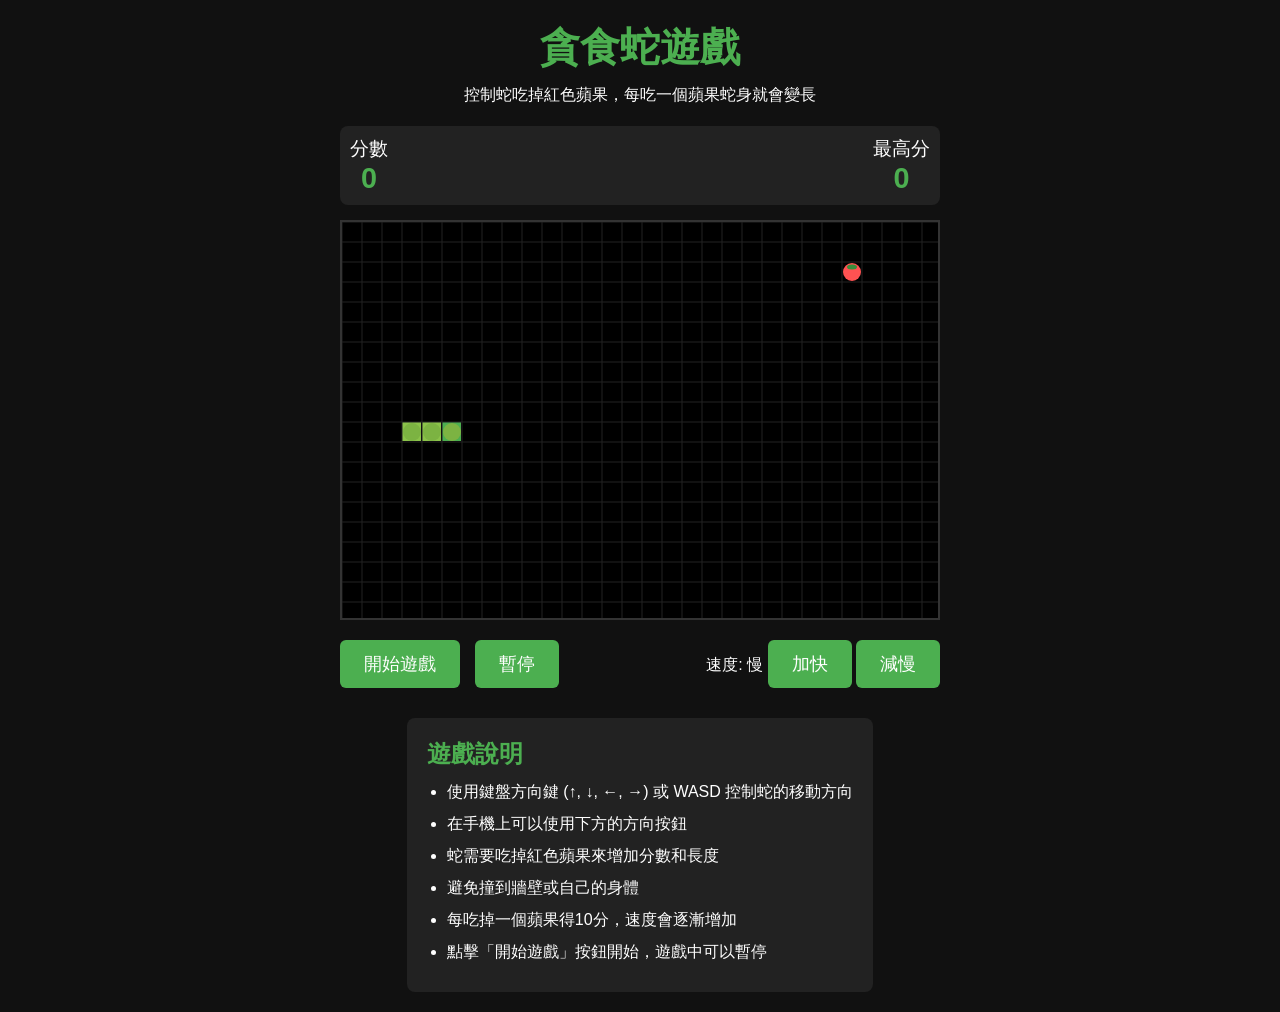
==== index.html @ a76bf633 "貪食蛇遊戲" ====
<!DOCTYPE html>
<html lang="zh-TW">
<head>
    <meta charset="UTF-8">
    <meta name="viewport" content="width=device-width, initial-scale=1.0">
    <title>貪食蛇遊戲</title>
    <style>
        * {
            margin: 0;
            padding: 0;
            box-sizing: border-box;
        }
        
        body {
            display: flex;
            flex-direction: column;
            align-items: center;
            justify-content: center;
            min-height: 100vh;
            background-color: #111;
            color: #fff;
            font-family: 'Arial', sans-serif;
            padding: 20px;
        }
        
        .header {
            text-align: center;
            margin-bottom: 20px;
        }
        
        h1 {
            color: #4CAF50;
            margin-bottom: 10px;
            font-size: 2.5rem;
        }
        
        .game-container {
            display: flex;
            flex-direction: column;
            align-items: center;
        }
        
        .game-info {
            display: flex;
            justify-content: space-between;
            width: 600px;
            margin-bottom: 15px;
            padding: 10px;
            background-color: #222;
            border-radius: 8px;
            font-size: 1.2rem;
        }
        
        .score-container, .high-score-container {
            display: flex;
            flex-direction: column;
            align-items: center;
        }
        
        .score-value, .high-score-value {
            font-size: 1.8rem;
            font-weight: bold;
            color: #4CAF50;
        }
        
        .game-board {
            width: 600px;
            height: 400px;
            background-color: #000;
            border: 2px solid #333;
            position: relative;
            overflow: hidden;
        }
        
        #game-canvas {
            display: block;
        }
        
        .controls {
            margin-top: 20px;
            width: 600px;
            display: flex;
            justify-content: space-between;
            align-items: center;
        }
        
        .buttons {
            display: flex;
            gap: 15px;
        }
        
        button {
            padding: 12px 24px;
            font-size: 1.1rem;
            background-color: #4CAF50;
            color: white;
            border: none;
            border-radius: 6px;
            cursor: pointer;
            transition: background-color 0.3s;
        }
        
        button:hover {
            background-color: #45a049;
        }
        
        button:active {
            transform: translateY(2px);
        }
        
        .instructions {
            background-color: #222;
            padding: 20px;
            border-radius: 8px;
            margin-top: 30px;
            max-width: 600px;
        }
        
        .instructions h2 {
            color: #4CAF50;
            margin-bottom: 10px;
        }
        
        .instructions ul {
            padding-left: 20px;
        }
        
        .instructions li {
            margin-bottom: 8px;
            line-height: 1.5;
        }
        
        .game-over {
            position: absolute;
            top: 0;
            left: 0;
            width: 100%;
            height: 100%;
            background-color: rgba(0, 0, 0, 0.8);
            display: flex;
            flex-direction: column;
            align-items: center;
            justify-content: center;
            z-index: 10;
            display: none;
        }
        
        .game-over h2 {
            font-size: 3rem;
            color: #ff3333;
            margin-bottom: 20px;
        }
        
        .game-over p {
            font-size: 1.5rem;
            margin-bottom: 30px;
        }
        
        .mobile-controls {
            display: none;
            margin-top: 20px;
            grid-template-columns: repeat(3, 1fr);
            grid-template-rows: repeat(3, 1fr);
            gap: 10px;
            width: 200px;
            height: 200px;
        }
        
        .mobile-controls button {
            width: 100%;
            height: 100%;
            padding: 0;
            font-size: 1.5rem;
        }
        
        .mobile-controls .up {
            grid-column: 2;
            grid-row: 1;
        }
        
        .mobile-controls .left {
            grid-column: 1;
            grid-row: 2;
        }
        
        .mobile-controls .right {
            grid-column: 3;
            grid-row: 2;
        }
        
        .mobile-controls .down {
            grid-column: 2;
            grid-row: 3;
        }
        
        @media (max-width: 650px) {
            .game-board, .game-info, .controls {
                width: 95vw;
                max-width: 500px;
            }
            
            .game-board {
                height: 70vw;
                max-height: 350px;
            }
            
            .mobile-controls {
                display: grid;
            }
        }
        
        @media (max-width: 500px) {
            h1 {
                font-size: 2rem;
            }
            
            .game-info {
                font-size: 1rem;
            }
            
            .score-value, .high-score-value {
                font-size: 1.5rem;
            }
            
            button {
                padding: 10px 18px;
                font-size: 1rem;
            }
        }
    </style>
</head>
<body>
    <div class="header">
        <h1>貪食蛇遊戲</h1>
        <p>控制蛇吃掉紅色蘋果，每吃一個蘋果蛇身就會變長</p>
    </div>
    
    <div class="game-container">
        <div class="game-info">
            <div class="score-container">
                <div>分數</div>
                <div class="score-value">0</div>
            </div>
            <div class="high-score-container">
                <div>最高分</div>
                <div class="high-score-value">0</div>
            </div>
        </div>
        
        <div class="game-board">
            <canvas id="game-canvas" width="600" height="400"></canvas>
            <div class="game-over" id="game-over">
                <h2>遊戲結束!</h2>
                <p id="final-score">分數: 0</p>
                <button id="restart-btn">重新開始</button>
            </div>
        </div>
        
        <div class="controls">
            <div class="buttons">
                <button id="start-btn">開始遊戲</button>
                <button id="pause-btn">暫停</button>
            </div>
            <div class="speed-control">
                速度: <span id="speed-value">中</span>
                <button id="speed-up">加快</button>
                <button id="speed-down">減慢</button>
            </div>
        </div>
        
        <div class="mobile-controls">
            <button class="up">↑</button>
            <button class="left">←</button>
            <button class="right">→</button>
            <button class="down">↓</button>
        </div>
    </div>
    
    <div class="instructions">
        <h2>遊戲說明</h2>
        <ul>
            <li>使用鍵盤方向鍵 (↑, ↓, ←, →) 或 WASD 控制蛇的移動方向</li>
            <li>在手機上可以使用下方的方向按鈕</li>
            <li>蛇需要吃掉紅色蘋果來增加分數和長度</li>
            <li>避免撞到牆壁或自己的身體</li>
            <li>每吃掉一個蘋果得10分，速度會逐漸增加</li>
            <li>點擊「開始遊戲」按鈕開始，遊戲中可以暫停</li>
        </ul>
    </div>

    <script>
        // 遊戲變數
        const canvas = document.getElementById('game-canvas');
        const ctx = canvas.getContext('2d');
        const scoreElement = document.querySelector('.score-value');
        const highScoreElement = document.querySelector('.high-score-value');
        const startBtn = document.getElementById('start-btn');
        const pauseBtn = document.getElementById('pause-btn');
        const restartBtn = document.getElementById('restart-btn');
        const gameOverScreen = document.getElementById('game-over');
        const finalScoreElement = document.getElementById('final-score');
        const speedUpBtn = document.getElementById('speed-up');
        const speedDownBtn = document.getElementById('speed-down');
        const speedValueElement = document.getElementById('speed-value');
        
        // 移動控制按鈕
        const upBtn = document.querySelector('.mobile-controls .up');
        const downBtn = document.querySelector('.mobile-controls .down');
        const leftBtn = document.querySelector('.mobile-controls .left');
        const rightBtn = document.querySelector('.mobile-controls .right');
        
        // 遊戲設定
        const gridSize = 20;
        const gridWidth = canvas.width / gridSize;
        const gridHeight = canvas.height / gridSize;
        
        let snake = [];
        let apple = {};
        let direction = 'right';
        let nextDirection = 'right';
        let gameSpeed = 150; // 毫秒
        let gameInterval;
        let score = 0;
        let highScore = localStorage.getItem('snakeHighScore') || 0;
        let gameRunning = false;
        let gamePaused = false;
        
        // 初始化遊戲
        function initGame() {
            // 初始化蛇
            snake = [
                {x: 5, y: 10},
                {x: 4, y: 10},
                {x: 3, y: 10}
            ];
            
            // 初始化蘋果
            generateApple();
            
            // 重置遊戲狀態
            direction = 'right';
            nextDirection = 'right';
            score = 0;
            gameSpeed = 150;
            scoreElement.textContent = score;
            speedValueElement.textContent = getSpeedLevel();
            highScoreElement.textContent = highScore;
            
            // 清除遊戲結束畫面
            gameOverScreen.style.display = 'none';
            
            // 繪製初始遊戲畫面
            drawGame();
        }
        
        // 生成蘋果
        function generateApple() {
            // 隨機生成蘋果位置
            let appleOnSnake;
            
            do {
                appleOnSnake = false;
                apple = {
                    x: Math.floor(Math.random() * gridWidth),
                    y: Math.floor(Math.random() * gridHeight)
                };
                
                // 檢查蘋果是否在蛇身上
                for (let segment of snake) {
                    if (segment.x === apple.x && segment.y === apple.y) {
                        appleOnSnake = true;
                        break;
                    }
                }
            } while (appleOnSnake);
        }
        
        // 繪製遊戲
        function drawGame() {
            // 清除畫布
            ctx.fillStyle = '#000';
            ctx.fillRect(0, 0, canvas.width, canvas.height);
            
            // 繪製蛇
            snake.forEach((segment, index) => {
                // 蛇頭用不同顏色
                if (index === 0) {
                    ctx.fillStyle = '#4CAF50'; // 蛇頭顏色
                } else {
                    ctx.fillStyle = '#8BC34A'; // 蛇身顏色
                }
                
                // 繪製蛇身
                ctx.fillRect(segment.x * gridSize, segment.y * gridSize, gridSize - 1, gridSize - 1);
                
                // 蛇身圓角效果
                ctx.fillStyle = '#7CB342';
                ctx.beginPath();
                ctx.arc(
                    segment.x * gridSize + gridSize/2,
                    segment.y * gridSize + gridSize/2,
                    gridSize/2 - 1,
                    0,
                    Math.PI * 2
                );
                ctx.fill();
            });
            
            // 繪製蘋果
            ctx.fillStyle = '#FF5252'; // 蘋果顏色
            ctx.beginPath();
            ctx.arc(
                apple.x * gridSize + gridSize/2,
                apple.y * gridSize + gridSize/2,
                gridSize/2 - 1,
                0,
                Math.PI * 2
            );
            ctx.fill();
            
            // 蘋果葉子
            ctx.fillStyle = '#388E3C';
            ctx.beginPath();
            ctx.ellipse(
                apple.x * gridSize + gridSize/2,
                apple.y * gridSize + gridSize/4,
                gridSize/4,
                gridSize/8,
                0,
                0,
                Math.PI * 2
            );
            ctx.fill();
            
            // 繪製網格
            ctx.strokeStyle = '#222';
            ctx.lineWidth = 1;
            
            // 垂直線
            for (let x = 0; x <= canvas.width; x += gridSize) {
                ctx.beginPath();
                ctx.moveTo(x, 0);
                ctx.lineTo(x, canvas.height);
                ctx.stroke();
            }
            
            // 水平線
            for (let y = 0; y <= canvas.height; y += gridSize) {
                ctx.beginPath();
                ctx.moveTo(0, y);
                ctx.lineTo(canvas.width, y);
                ctx.stroke();
            }
        }
        
        // 更新遊戲狀態
        function updateGame() {
            if (gamePaused) return;
            
            // 更新方向
            direction = nextDirection;
            
            // 計算蛇頭新位置
            const head = {...snake[0]};
            
            switch(direction) {
                case 'up':
                    head.y -= 1;
                    break;
                case 'down':
                    head.y += 1;
                    break;
                case 'left':
                    head.x -= 1;
                    break;
                case 'right':
                    head.x += 1;
                    break;
            }
            
            // 檢查是否撞牆
            if (head.x < 0 || head.x >= gridWidth || head.y < 0 || head.y >= gridHeight) {
                gameOver();
                return;
            }
            
            // 檢查是否撞到自己
            for (let segment of snake) {
                if (head.x === segment.x && head.y === segment.y) {
                    gameOver();
                    return;
                }
            }
            
            // 移動蛇
            snake.unshift(head);
            
            // 檢查是否吃到蘋果
            if (head.x === apple.x && head.y === apple.y) {
                // 增加分數
                score += 10;
                scoreElement.textContent = score;
                
                // 更新最高分
                if (score > highScore) {
                    highScore = score;
                    highScoreElement.textContent = highScore;
                    localStorage.setItem('snakeHighScore', highScore);
                }
                
                // 加快遊戲速度
                if (gameSpeed > 50) {
                    gameSpeed -= 5;
                    clearInterval(gameInterval);
                    gameInterval = setInterval(updateGame, gameSpeed);
                    speedValueElement.textContent = getSpeedLevel();
                }
                
                // 生成新蘋果
                generateApple();
            } else {
                // 如果沒吃到蘋果，移除蛇尾
                snake.pop();
            }
            
            // 繪製遊戲
            drawGame();
        }
        
        // 遊戲結束
        function gameOver() {
            gameRunning = false;
            clearInterval(gameInterval);
            
            // 顯示遊戲結束畫面
            gameOverScreen.style.display = 'flex';
            finalScoreElement.textContent = `分數: ${score}`;
            
            // 更新按鈕文字
            startBtn.textContent = '重新開始';
        }
        
        // 開始遊戲
        function startGame() {
            if (!gameRunning) {
                initGame();
                gameRunning = true;
                gamePaused = false;
                startBtn.textContent = '重新開始';
                pauseBtn.textContent = '暫停';
                
                // 開始遊戲循環
                gameInterval = setInterval(updateGame, gameSpeed);
            }
        }
        
        // 暫停/繼續遊戲
        function togglePause() {
            if (!gameRunning) return;
            
            gamePaused = !gamePaused;
            
            if (gamePaused) {
                pauseBtn.textContent = '繼續';
                clearInterval(gameInterval);
            } else {
                pauseBtn.textContent = '暫停';
                gameInterval = setInterval(updateGame, gameSpeed);
            }
        }
        
        // 改變方向
        function changeDirection(newDirection) {
            // 防止直接反向移動
            if (
                (newDirection === 'up' && direction !== 'down') ||
                (newDirection === 'down' && direction !== 'up') ||
                (newDirection === 'left' && direction !== 'right') ||
                (newDirection === 'right' && direction !== 'left')
            ) {
                nextDirection = newDirection;
            }
        }
        
        // 獲取速度等級
        function getSpeedLevel() {
            if (gameSpeed > 120) return '慢';
            if (gameSpeed > 80) return '中';
            if (gameSpeed > 40) return '快';
            return '極快';
        }
        
        // 加快速度
        function speedUp() {
            if (gameSpeed > 30) {
                gameSpeed -= 20;
                if (gameRunning && !gamePaused) {
                    clearInterval(gameInterval);
                    gameInterval = setInterval(updateGame, gameSpeed);
                }
                speedValueElement.textContent = getSpeedLevel();
            }
        }
        
        // 減慢速度
        function speedDown() {
            if (gameSpeed < 200) {
                gameSpeed += 20;
                if (gameRunning && !gamePaused) {
                    clearInterval(gameInterval);
                    gameInterval = setInterval(updateGame, gameSpeed);
                }
                speedValueElement.textContent = getSpeedLevel();
            }
        }
        
        // 鍵盤控制
        document.addEventListener('keydown', (event) => {
            switch(event.key) {
                case 'ArrowUp':
                case 'w':
                case 'W':
                    changeDirection('up');
                    break;
                case 'ArrowDown':
                case 's':
                case 'S':
                    changeDirection('down');
                    break;
                case 'ArrowLeft':
                case 'a':
                case 'A':
                    changeDirection('left');
                    break;
                case 'ArrowRight':
                case 'd':
                case 'D':
                    changeDirection('right');
                    break;
                case ' ':
                    // 空格鍵暫停
                    if (gameRunning) {
                        togglePause();
                    } else {
                        startGame();
                    }
                    break;
            }
        });
        
        // 按鈕事件監聽
        startBtn.addEventListener('click', startGame);
        pauseBtn.addEventListener('click', togglePause);
        restartBtn.addEventListener('click', startGame);
        speedUpBtn.addEventListener('click', speedUp);
        speedDownBtn.addEventListener('click', speedDown);
        
        // 移動控制按鈕事件
        upBtn.addEventListener('click', () => changeDirection('up'));
        downBtn.addEventListener('click', () => changeDirection('down'));
        leftBtn.addEventListener('click', () => changeDirection('left'));
        rightBtn.addEventListener('click', () => changeDirection('right'));
        
        // 觸摸控制 (防止手機滑動)
        upBtn.addEventListener('touchstart', (e) => {
            e.preventDefault();
            changeDirection('up');
        });
        
        downBtn.addEventListener('touchstart', (e) => {
            e.preventDefault();
            changeDirection('down');
        });
        
        leftBtn.addEventListener('touchstart', (e) => {
            e.preventDefault();
            changeDirection('left');
        });
        
        rightBtn.addEventListener('touchstart', (e) => {
            e.preventDefault();
            changeDirection('right');
        });
        
        // 初始化遊戲
        initGame();
        highScoreElement.textContent = highScore;
    </script>
</body>
</html>
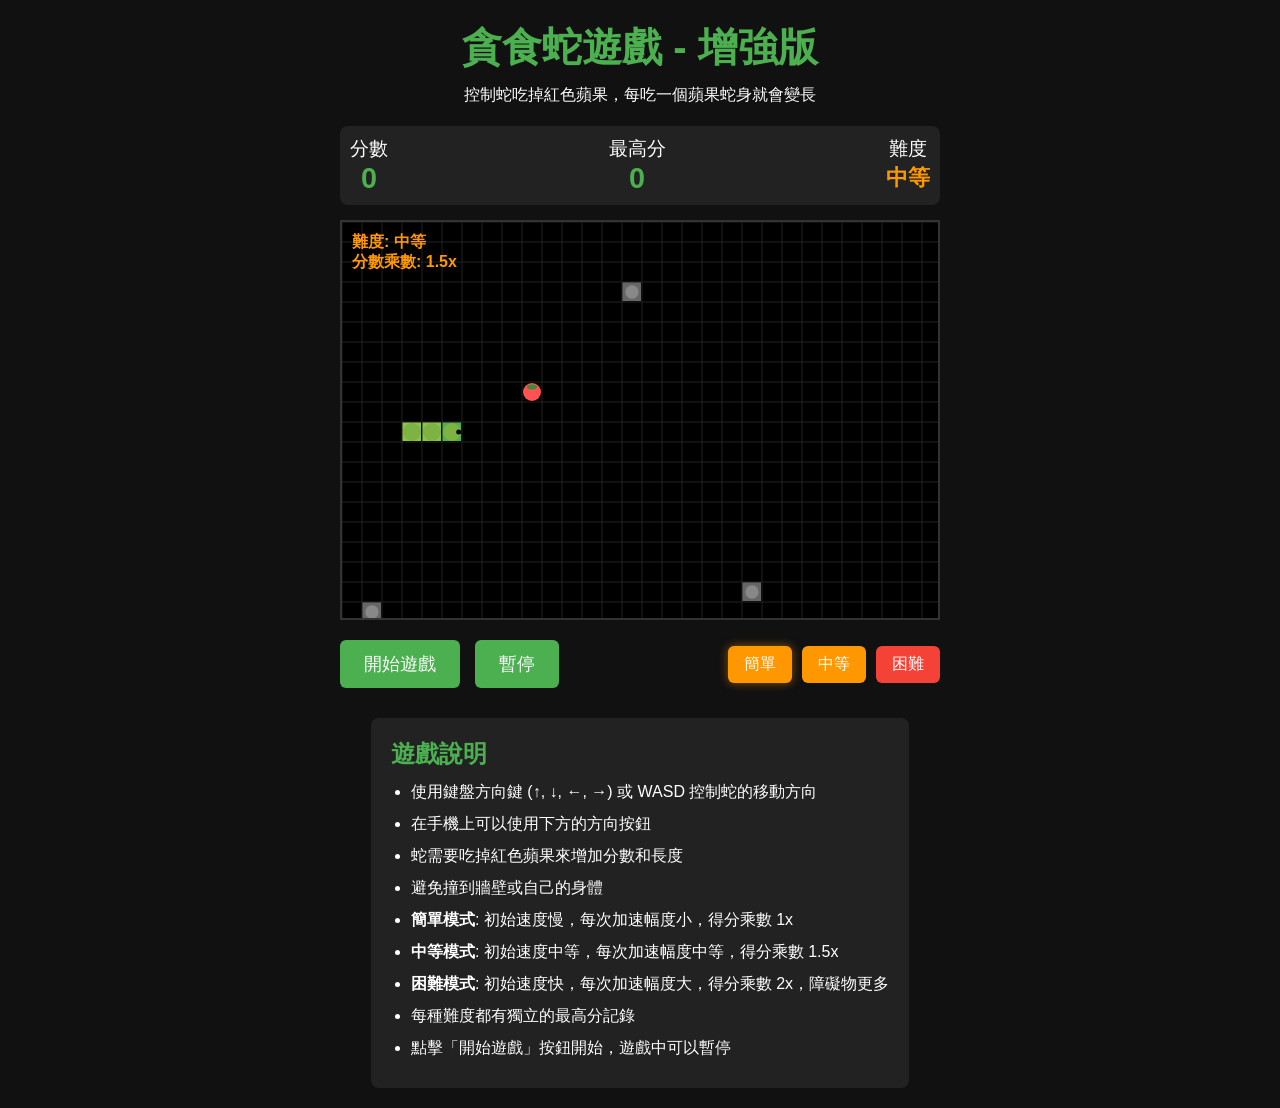
==== commit 539b8db3: "貪食蛇2.0" ====
--- a/index.html
+++ b/index.html
@@ -3,7 +3,7 @@
 <head>
     <meta charset="UTF-8">
     <meta name="viewport" content="width=device-width, initial-scale=1.0">
-    <title>貪食蛇遊戲</title>
+    <title>貪食蛇遊戲 - 增強版</title>
     <style>
         * {
             margin: 0;
@@ -51,7 +51,7 @@
             font-size: 1.2rem;
         }
         
-        .score-container, .high-score-container {
+        .score-container, .high-score-container, .difficulty-container {
             display: flex;
             flex-direction: column;
             align-items: center;
@@ -61,6 +61,12 @@
             font-size: 1.8rem;
             font-weight: bold;
             color: #4CAF50;
+        }
+        
+        .difficulty-value {
+            font-size: 1.4rem;
+            font-weight: bold;
+            color: #FF9800;
         }
         
         .game-board {
@@ -106,6 +112,34 @@
         
         button:active {
             transform: translateY(2px);
+        }
+        
+        .difficulty-buttons {
+            display: flex;
+            gap: 10px;
+            margin-left: 20px;
+        }
+        
+        .difficulty-btn {
+            padding: 8px 16px;
+            font-size: 1rem;
+        }
+        
+        .difficulty-btn.active {
+            background-color: #FF9800;
+            box-shadow: 0 0 10px rgba(255, 152, 0, 0.5);
+        }
+        
+        .easy-btn {
+            background-color: #2196F3;
+        }
+        
+        .medium-btn {
+            background-color: #FF9800;
+        }
+        
+        .hard-btn {
+            background-color: #F44336;
         }
         
         .instructions {
@@ -153,7 +187,15 @@
         
         .game-over p {
             font-size: 1.5rem;
-            margin-bottom: 30px;
+            margin-bottom: 10px;
+        }
+        
+        .game-over .new-high-score {
+            color: #FFD700;
+            font-size: 1.8rem;
+            font-weight: bold;
+            margin-bottom: 20px;
+            display: none;
         }
         
         .mobile-controls {
@@ -204,6 +246,20 @@
                 max-height: 350px;
             }
             
+            .game-info {
+                flex-direction: column;
+                gap: 15px;
+            }
+            
+            .controls {
+                flex-direction: column;
+                gap: 15px;
+            }
+            
+            .difficulty-buttons {
+                margin-left: 0;
+            }
+            
             .mobile-controls {
                 display: grid;
             }
@@ -231,7 +287,7 @@
 </head>
 <body>
     <div class="header">
-        <h1>貪食蛇遊戲</h1>
+        <h1>貪食蛇遊戲 - 增強版</h1>
         <p>控制蛇吃掉紅色蘋果，每吃一個蘋果蛇身就會變長</p>
     </div>
     
@@ -245,6 +301,10 @@
                 <div>最高分</div>
                 <div class="high-score-value">0</div>
             </div>
+            <div class="difficulty-container">
+                <div>難度</div>
+                <div class="difficulty-value">中等</div>
+            </div>
         </div>
         
         <div class="game-board">
@@ -252,6 +312,8 @@
             <div class="game-over" id="game-over">
                 <h2>遊戲結束!</h2>
                 <p id="final-score">分數: 0</p>
+                <p id="final-high-score">最高分: 0</p>
+                <div class="new-high-score" id="new-high-score">新紀錄!</div>
                 <button id="restart-btn">重新開始</button>
             </div>
         </div>
@@ -261,10 +323,10 @@
                 <button id="start-btn">開始遊戲</button>
                 <button id="pause-btn">暫停</button>
             </div>
-            <div class="speed-control">
-                速度: <span id="speed-value">中</span>
-                <button id="speed-up">加快</button>
-                <button id="speed-down">減慢</button>
+            <div class="difficulty-buttons">
+                <button class="difficulty-btn easy-btn active" data-difficulty="easy">簡單</button>
+                <button class="difficulty-btn medium-btn" data-difficulty="medium">中等</button>
+                <button class="difficulty-btn hard-btn" data-difficulty="hard">困難</button>
             </div>
         </div>
         
@@ -283,7 +345,10 @@
             <li>在手機上可以使用下方的方向按鈕</li>
             <li>蛇需要吃掉紅色蘋果來增加分數和長度</li>
             <li>避免撞到牆壁或自己的身體</li>
-            <li>每吃掉一個蘋果得10分，速度會逐漸增加</li>
+            <li><strong>簡單模式</strong>: 初始速度慢，每次加速幅度小，得分乘數 1x</li>
+            <li><strong>中等模式</strong>: 初始速度中等，每次加速幅度中等，得分乘數 1.5x</li>
+            <li><strong>困難模式</strong>: 初始速度快，每次加速幅度大，得分乘數 2x，障礙物更多</li>
+            <li>每種難度都有獨立的最高分記錄</li>
             <li>點擊「開始遊戲」按鈕開始，遊戲中可以暫停</li>
         </ul>
     </div>
@@ -294,14 +359,17 @@
         const ctx = canvas.getContext('2d');
         const scoreElement = document.querySelector('.score-value');
         const highScoreElement = document.querySelector('.high-score-value');
+        const difficultyElement = document.querySelector('.difficulty-value');
         const startBtn = document.getElementById('start-btn');
         const pauseBtn = document.getElementById('pause-btn');
         const restartBtn = document.getElementById('restart-btn');
         const gameOverScreen = document.getElementById('game-over');
         const finalScoreElement = document.getElementById('final-score');
-        const speedUpBtn = document.getElementById('speed-up');
-        const speedDownBtn = document.getElementById('speed-down');
-        const speedValueElement = document.getElementById('speed-value');
+        const finalHighScoreElement = document.getElementById('final-high-score');
+        const newHighScoreElement = document.getElementById('new-high-score');
+        
+        // 難度按鈕
+        const difficultyButtons = document.querySelectorAll('.difficulty-btn');
         
         // 移動控制按鈕
         const upBtn = document.querySelector('.mobile-controls .up');
@@ -314,14 +382,51 @@
         const gridWidth = canvas.width / gridSize;
         const gridHeight = canvas.height / gridSize;
         
+        // 難度設定
+        const difficultySettings = {
+            easy: {
+                name: "簡單",
+                initialSpeed: 200,
+                speedIncrease: 3,
+                scoreMultiplier: 1,
+                color: "#2196F3",
+                wallCollision: true,
+                obstacles: 0
+            },
+            medium: {
+                name: "中等",
+                initialSpeed: 150,
+                speedIncrease: 5,
+                scoreMultiplier: 1.5,
+                color: "#FF9800",
+                wallCollision: true,
+                obstacles: 3
+            },
+            hard: {
+                name: "困難",
+                initialSpeed: 100,
+                speedIncrease: 8,
+                scoreMultiplier: 2.0,
+                color: "#F44336",
+                wallCollision: true,
+                obstacles: 6
+            }
+        };
+        
         let snake = [];
         let apple = {};
+        let obstacles = [];
         let direction = 'right';
         let nextDirection = 'right';
         let gameSpeed = 150; // 毫秒
         let gameInterval;
         let score = 0;
-        let highScore = localStorage.getItem('snakeHighScore') || 0;
+        let currentDifficulty = 'medium';
+        let highScores = {
+            easy: localStorage.getItem('snakeHighScoreEasy') || 0,
+            medium: localStorage.getItem('snakeHighScoreMedium') || 0,
+            hard: localStorage.getItem('snakeHighScoreHard') || 0
+        };
         let gameRunning = false;
         let gamePaused = false;
         
@@ -334,20 +439,26 @@
                 {x: 3, y: 10}
             ];
             
+            // 根據難度初始化遊戲速度
+            gameSpeed = difficultySettings[currentDifficulty].initialSpeed;
+            
             // 初始化蘋果
             generateApple();
+            
+            // 初始化障礙物（根據難度）
+            generateObstacles();
             
             // 重置遊戲狀態
             direction = 'right';
             nextDirection = 'right';
             score = 0;
-            gameSpeed = 150;
             scoreElement.textContent = score;
-            speedValueElement.textContent = getSpeedLevel();
-            highScoreElement.textContent = highScore;
+            difficultyElement.textContent = difficultySettings[currentDifficulty].name;
+            highScoreElement.textContent = highScores[currentDifficulty];
             
             // 清除遊戲結束畫面
             gameOverScreen.style.display = 'none';
+            newHighScoreElement.style.display = 'none';
             
             // 繪製初始遊戲畫面
             drawGame();
@@ -357,9 +468,11 @@
         function generateApple() {
             // 隨機生成蘋果位置
             let appleOnSnake;
+            let appleOnObstacle;
             
             do {
                 appleOnSnake = false;
+                appleOnObstacle = false;
                 apple = {
                     x: Math.floor(Math.random() * gridWidth),
                     y: Math.floor(Math.random() * gridHeight)
@@ -372,7 +485,76 @@
                         break;
                     }
                 }
-            } while (appleOnSnake);
+                
+                // 檢查蘋果是否在障礙物上
+                if (!appleOnSnake) {
+                    for (let obstacle of obstacles) {
+                        if (obstacle.x === apple.x && obstacle.y === apple.y) {
+                            appleOnObstacle = true;
+                            break;
+                        }
+                    }
+                }
+            } while (appleOnSnake || appleOnObstacle);
+        }
+        
+        // 生成障礙物
+        function generateObstacles() {
+            obstacles = [];
+            const obstacleCount = difficultySettings[currentDifficulty].obstacles;
+            
+            for (let i = 0; i < obstacleCount; i++) {
+                let obstacleOnSnake;
+                let obstacleOnApple;
+                let obstacleOnOtherObstacle;
+                let obstacle;
+                
+                do {
+                    obstacleOnSnake = false;
+                    obstacleOnApple = false;
+                    obstacleOnOtherObstacle = false;
+                    
+                    obstacle = {
+                        x: Math.floor(Math.random() * gridWidth),
+                        y: Math.floor(Math.random() * gridHeight)
+                    };
+                    
+                    // 檢查障礙物是否在蛇身上
+                    for (let segment of snake) {
+                        if (segment.x === obstacle.x && segment.y === obstacle.y) {
+                            obstacleOnSnake = true;
+                            break;
+                        }
+                    }
+                    
+                    // 檢查障礙物是否在蘋果上
+                    if (!obstacleOnSnake && apple.x === obstacle.x && apple.y === obstacle.y) {
+                        obstacleOnApple = true;
+                    }
+                    
+                    // 檢查障礙物是否在其他障礙物上
+                    if (!obstacleOnSnake && !obstacleOnApple) {
+                        for (let otherObstacle of obstacles) {
+                            if (otherObstacle.x === obstacle.x && otherObstacle.y === obstacle.y) {
+                                obstacleOnOtherObstacle = true;
+                                break;
+                            }
+                        }
+                    }
+                    
+                    // 避免障礙物出現在起始位置附近
+                    if (!obstacleOnSnake && !obstacleOnApple && !obstacleOnOtherObstacle) {
+                        const startX = 3;
+                        const startY = 10;
+                        const distance = Math.abs(obstacle.x - startX) + Math.abs(obstacle.y - startY);
+                        if (distance < 5) {
+                            obstacleOnSnake = true; // 重新生成
+                        }
+                    }
+                } while (obstacleOnSnake || obstacleOnApple || obstacleOnOtherObstacle);
+                
+                obstacles.push(obstacle);
+            }
         }
         
         // 繪製遊戲
@@ -380,6 +562,24 @@
             // 清除畫布
             ctx.fillStyle = '#000';
             ctx.fillRect(0, 0, canvas.width, canvas.height);
+            
+            // 繪製障礙物
+            for (let obstacle of obstacles) {
+                ctx.fillStyle = '#666';
+                ctx.fillRect(obstacle.x * gridSize, obstacle.y * gridSize, gridSize - 1, gridSize - 1);
+                
+                // 障礙物圖案
+                ctx.fillStyle = '#888';
+                ctx.beginPath();
+                ctx.arc(
+                    obstacle.x * gridSize + gridSize/2,
+                    obstacle.y * gridSize + gridSize/2,
+                    gridSize/3,
+                    0,
+                    Math.PI * 2
+                );
+                ctx.fill();
+            }
             
             // 繪製蛇
             snake.forEach((segment, index) => {
@@ -404,6 +604,35 @@
                     Math.PI * 2
                 );
                 ctx.fill();
+                
+                // 蛇眼（只畫在蛇頭上）
+                if (index === 0) {
+                    ctx.fillStyle = '#000';
+                    
+                    // 根據方向畫眼睛
+                    let eyeOffsetX = 0;
+                    let eyeOffsetY = 0;
+                    
+                    if (direction === 'right') {
+                        eyeOffsetX = gridSize/3;
+                    } else if (direction === 'left') {
+                        eyeOffsetX = -gridSize/3;
+                    } else if (direction === 'up') {
+                        eyeOffsetY = -gridSize/3;
+                    } else if (direction === 'down') {
+                        eyeOffsetY = gridSize/3;
+                    }
+                    
+                    ctx.beginPath();
+                    ctx.arc(
+                        segment.x * gridSize + gridSize/2 + eyeOffsetX,
+                        segment.y * gridSize + gridSize/2 + eyeOffsetY,
+                        gridSize/8,
+                        0,
+                        Math.PI * 2
+                    );
+                    ctx.fill();
+                }
             });
             
             // 繪製蘋果
@@ -451,6 +680,12 @@
                 ctx.lineTo(canvas.width, y);
                 ctx.stroke();
             }
+            
+            // 繪製難度標示
+            ctx.fillStyle = difficultySettings[currentDifficulty].color;
+            ctx.font = "bold 16px Arial";
+            ctx.fillText(`難度: ${difficultySettings[currentDifficulty].name}`, 10, 25);
+            ctx.fillText(`分數乘數: ${difficultySettings[currentDifficulty].scoreMultiplier}x`, 10, 45);
         }
         
         // 更新遊戲狀態
@@ -492,28 +727,39 @@
                 }
             }
             
+            // 檢查是否撞到障礙物
+            for (let obstacle of obstacles) {
+                if (head.x === obstacle.x && head.y === obstacle.y) {
+                    gameOver();
+                    return;
+                }
+            }
+            
             // 移動蛇
             snake.unshift(head);
             
             // 檢查是否吃到蘋果
             if (head.x === apple.x && head.y === apple.y) {
-                // 增加分數
-                score += 10;
+                // 根據難度計算分數
+                const scoreIncrease = Math.floor(10 * difficultySettings[currentDifficulty].scoreMultiplier);
+                score += scoreIncrease;
                 scoreElement.textContent = score;
                 
                 // 更新最高分
-                if (score > highScore) {
-                    highScore = score;
-                    highScoreElement.textContent = highScore;
-                    localStorage.setItem('snakeHighScore', highScore);
+                if (score > highScores[currentDifficulty]) {
+                    highScores[currentDifficulty] = score;
+                    highScoreElement.textContent = highScores[currentDifficulty];
+                    
+                    // 保存到localStorage
+                    localStorage.setItem(`snakeHighScore${capitalizeFirstLetter(currentDifficulty)}`, score);
                 }
                 
-                // 加快遊戲速度
+                // 根據難度加快遊戲速度
+                const speedDecrease = difficultySettings[currentDifficulty].speedIncrease;
                 if (gameSpeed > 50) {
-                    gameSpeed -= 5;
+                    gameSpeed = Math.max(50, gameSpeed - speedDecrease);
                     clearInterval(gameInterval);
                     gameInterval = setInterval(updateGame, gameSpeed);
-                    speedValueElement.textContent = getSpeedLevel();
                 }
                 
                 // 生成新蘋果
@@ -532,9 +778,18 @@
             gameRunning = false;
             clearInterval(gameInterval);
             
+            // 檢查是否刷新紀錄
+            const newHighScore = score > highScores[currentDifficulty];
+            
             // 顯示遊戲結束畫面
             gameOverScreen.style.display = 'flex';
             finalScoreElement.textContent = `分數: ${score}`;
+            finalHighScoreElement.textContent = `最高分: ${highScores[currentDifficulty]}`;
+            
+            // 如果刷新紀錄，顯示提示
+            if (newHighScore) {
+                newHighScoreElement.style.display = 'block';
+            }
             
             // 更新按鈕文字
             startBtn.textContent = '重新開始';
@@ -582,36 +837,37 @@
             }
         }
         
-        // 獲取速度等級
-        function getSpeedLevel() {
-            if (gameSpeed > 120) return '慢';
-            if (gameSpeed > 80) return '中';
-            if (gameSpeed > 40) return '快';
-            return '極快';
-        }
-        
-        // 加快速度
-        function speedUp() {
-            if (gameSpeed > 30) {
-                gameSpeed -= 20;
-                if (gameRunning && !gamePaused) {
-                    clearInterval(gameInterval);
-                    gameInterval = setInterval(updateGame, gameSpeed);
+        // 更改難度
+        function changeDifficulty(newDifficulty) {
+            // 更新當前難度
+            currentDifficulty = newDifficulty;
+            
+            // 更新按鈕樣式
+            difficultyButtons.forEach(btn => {
+                if (btn.dataset.difficulty === newDifficulty) {
+                    btn.classList.add('active');
+                } else {
+                    btn.classList.remove('active');
                 }
-                speedValueElement.textContent = getSpeedLevel();
-            }
-        }
-        
-        // 減慢速度
-        function speedDown() {
-            if (gameSpeed < 200) {
-                gameSpeed += 20;
-                if (gameRunning && !gamePaused) {
-                    clearInterval(gameInterval);
-                    gameInterval = setInterval(updateGame, gameSpeed);
-                }
-                speedValueElement.textContent = getSpeedLevel();
-            }
+            });
+            
+            // 更新顯示的難度
+            difficultyElement.textContent = difficultySettings[currentDifficulty].name;
+            
+            // 更新顯示的最高分
+            highScoreElement.textContent = highScores[currentDifficulty];
+            
+            // 如果遊戲正在運行，重新初始化遊戲
+            if (gameRunning) {
+                initGame();
+                clearInterval(gameInterval);
+                gameInterval = setInterval(updateGame, gameSpeed);
+            }
+        }
+        
+        // 輔助函數：首字母大寫
+        function capitalizeFirstLetter(string) {
+            return string.charAt(0).toUpperCase() + string.slice(1);
         }
         
         // 鍵盤控制
@@ -652,8 +908,13 @@
         startBtn.addEventListener('click', startGame);
         pauseBtn.addEventListener('click', togglePause);
         restartBtn.addEventListener('click', startGame);
-        speedUpBtn.addEventListener('click', speedUp);
-        speedDownBtn.addEventListener('click', speedDown);
+        
+        // 難度按鈕事件監聽
+        difficultyButtons.forEach(btn => {
+            btn.addEventListener('click', () => {
+                changeDifficulty(btn.dataset.difficulty);
+            });
+        });
         
         // 移動控制按鈕事件
         upBtn.addEventListener('click', () => changeDirection('up'));
@@ -684,7 +945,7 @@
         
         // 初始化遊戲
         initGame();
-        highScoreElement.textContent = highScore;
+        highScoreElement.textContent = highScores[currentDifficulty];
     </script>
 </body>
 </html>
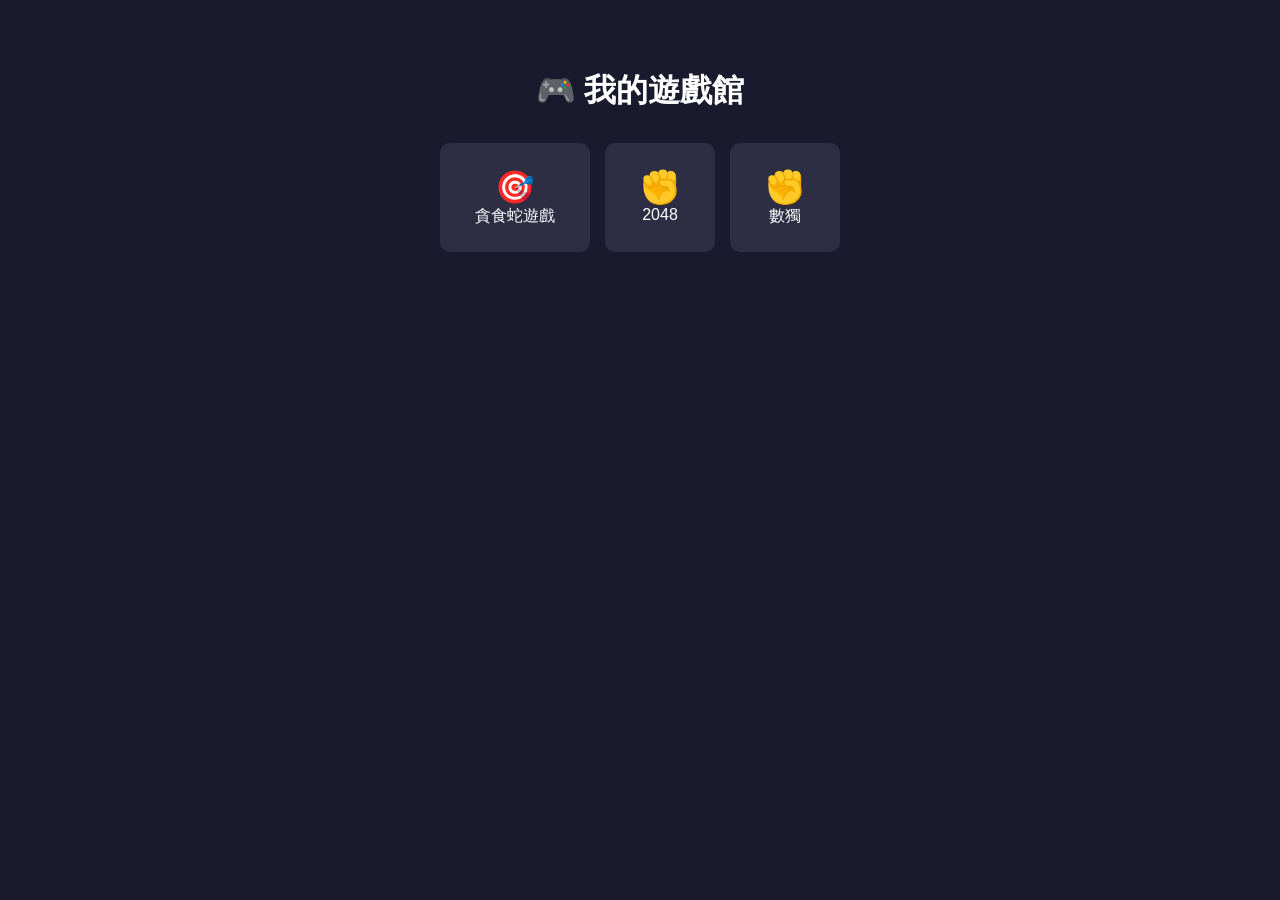
==== commit a92f7054: "遊戲館" ====
--- a/index.html
+++ b/index.html
@@ -1,951 +1,47 @@
 <!DOCTYPE html>
-<html lang="zh-TW">
+<html lang="zh-HK">
 <head>
     <meta charset="UTF-8">
     <meta name="viewport" content="width=device-width, initial-scale=1.0">
-    <title>貪食蛇遊戲 - 增強版</title>
+    <title>我的遊戲館</title>
     <style>
-        * {
-            margin: 0;
-            padding: 0;
-            box-sizing: border-box;
+        body {
+            font-family: Arial, sans-serif;
+            background: #1a1a2e;
+            color: white;
+            text-align: center;
+            padding: 40px;
         }
-        
-        body {
-            display: flex;
-            flex-direction: column;
-            align-items: center;
-            justify-content: center;
-            min-height: 100vh;
-            background-color: #111;
-            color: #fff;
-            font-family: 'Arial', sans-serif;
-            padding: 20px;
+        h1 { margin-bottom: 30px; }
+        .games { display: flex; flex-wrap: wrap; justify-content: center; gap: 15px; }
+        .game-card {
+            background: #2d2d44;
+            padding: 25px 35px;
+            border-radius: 10px;
+            text-decoration: none;
+            color: white;
+            transition: 0.3s;
         }
-        
-        .header {
-            text-align: center;
-            margin-bottom: 20px;
-        }
-        
-        h1 {
-            color: #4CAF50;
-            margin-bottom: 10px;
-            font-size: 2.5rem;
-        }
-        
-        .game-container {
-            display: flex;
-            flex-direction: column;
-            align-items: center;
-        }
-        
-        .game-info {
-            display: flex;
-            justify-content: space-between;
-            width: 600px;
-            margin-bottom: 15px;
-            padding: 10px;
-            background-color: #222;
-            border-radius: 8px;
-            font-size: 1.2rem;
-        }
-        
-        .score-container, .high-score-container, .difficulty-container {
-            display: flex;
-            flex-direction: column;
-            align-items: center;
-        }
-        
-        .score-value, .high-score-value {
-            font-size: 1.8rem;
-            font-weight: bold;
-            color: #4CAF50;
-        }
-        
-        .difficulty-value {
-            font-size: 1.4rem;
-            font-weight: bold;
-            color: #FF9800;
-        }
-        
-        .game-board {
-            width: 600px;
-            height: 400px;
-            background-color: #000;
-            border: 2px solid #333;
-            position: relative;
-            overflow: hidden;
-        }
-        
-        #game-canvas {
-            display: block;
-        }
-        
-        .controls {
-            margin-top: 20px;
-            width: 600px;
-            display: flex;
-            justify-content: space-between;
-            align-items: center;
-        }
-        
-        .buttons {
-            display: flex;
-            gap: 15px;
-        }
-        
-        button {
-            padding: 12px 24px;
-            font-size: 1.1rem;
-            background-color: #4CAF50;
-            color: white;
-            border: none;
-            border-radius: 6px;
-            cursor: pointer;
-            transition: background-color 0.3s;
-        }
-        
-        button:hover {
-            background-color: #45a049;
-        }
-        
-        button:active {
-            transform: translateY(2px);
-        }
-        
-        .difficulty-buttons {
-            display: flex;
-            gap: 10px;
-            margin-left: 20px;
-        }
-        
-        .difficulty-btn {
-            padding: 8px 16px;
-            font-size: 1rem;
-        }
-        
-        .difficulty-btn.active {
-            background-color: #FF9800;
-            box-shadow: 0 0 10px rgba(255, 152, 0, 0.5);
-        }
-        
-        .easy-btn {
-            background-color: #2196F3;
-        }
-        
-        .medium-btn {
-            background-color: #FF9800;
-        }
-        
-        .hard-btn {
-            background-color: #F44336;
-        }
-        
-        .instructions {
-            background-color: #222;
-            padding: 20px;
-            border-radius: 8px;
-            margin-top: 30px;
-            max-width: 600px;
-        }
-        
-        .instructions h2 {
-            color: #4CAF50;
-            margin-bottom: 10px;
-        }
-        
-        .instructions ul {
-            padding-left: 20px;
-        }
-        
-        .instructions li {
-            margin-bottom: 8px;
-            line-height: 1.5;
-        }
-        
-        .game-over {
-            position: absolute;
-            top: 0;
-            left: 0;
-            width: 100%;
-            height: 100%;
-            background-color: rgba(0, 0, 0, 0.8);
-            display: flex;
-            flex-direction: column;
-            align-items: center;
-            justify-content: center;
-            z-index: 10;
-            display: none;
-        }
-        
-        .game-over h2 {
-            font-size: 3rem;
-            color: #ff3333;
-            margin-bottom: 20px;
-        }
-        
-        .game-over p {
-            font-size: 1.5rem;
-            margin-bottom: 10px;
-        }
-        
-        .game-over .new-high-score {
-            color: #FFD700;
-            font-size: 1.8rem;
-            font-weight: bold;
-            margin-bottom: 20px;
-            display: none;
-        }
-        
-        .mobile-controls {
-            display: none;
-            margin-top: 20px;
-            grid-template-columns: repeat(3, 1fr);
-            grid-template-rows: repeat(3, 1fr);
-            gap: 10px;
-            width: 200px;
-            height: 200px;
-        }
-        
-        .mobile-controls button {
-            width: 100%;
-            height: 100%;
-            padding: 0;
-            font-size: 1.5rem;
-        }
-        
-        .mobile-controls .up {
-            grid-column: 2;
-            grid-row: 1;
-        }
-        
-        .mobile-controls .left {
-            grid-column: 1;
-            grid-row: 2;
-        }
-        
-        .mobile-controls .right {
-            grid-column: 3;
-            grid-row: 2;
-        }
-        
-        .mobile-controls .down {
-            grid-column: 2;
-            grid-row: 3;
-        }
-        
-        @media (max-width: 650px) {
-            .game-board, .game-info, .controls {
-                width: 95vw;
-                max-width: 500px;
-            }
-            
-            .game-board {
-                height: 70vw;
-                max-height: 350px;
-            }
-            
-            .game-info {
-                flex-direction: column;
-                gap: 15px;
-            }
-            
-            .controls {
-                flex-direction: column;
-                gap: 15px;
-            }
-            
-            .difficulty-buttons {
-                margin-left: 0;
-            }
-            
-            .mobile-controls {
-                display: grid;
-            }
-        }
-        
-        @media (max-width: 500px) {
-            h1 {
-                font-size: 2rem;
-            }
-            
-            .game-info {
-                font-size: 1rem;
-            }
-            
-            .score-value, .high-score-value {
-                font-size: 1.5rem;
-            }
-            
-            button {
-                padding: 10px 18px;
-                font-size: 1rem;
-            }
-        }
+        .game-card:hover { background: #3d3d5c; transform: scale(1.05); }
+        .icon { font-size: 2em; }
     </style>
 </head>
 <body>
-    <div class="header">
-        <h1>貪食蛇遊戲 - 增強版</h1>
-        <p>控制蛇吃掉紅色蘋果，每吃一個蘋果蛇身就會變長</p>
+    <h1>🎮 我的遊戲館</h1>
+    <div class="games">
+        <a href="game1.html" class="game-card">
+            <div class="icon">🎯</div>
+            <div>貪食蛇遊戲</div>
+        </a>
+        <a href="game2.html" class="game-card">
+            <div class="icon">✊</div>
+            <div>2048</div>
+        </a>
+        <!-- 加更多遊戲 -->
+         <a href="game3.html" class="game-card">
+            <div class="icon">✊</div>
+            <div>數獨</div>
+        </a>
     </div>
-    
-    <div class="game-container">
-        <div class="game-info">
-            <div class="score-container">
-                <div>分數</div>
-                <div class="score-value">0</div>
-            </div>
-            <div class="high-score-container">
-                <div>最高分</div>
-                <div class="high-score-value">0</div>
-            </div>
-            <div class="difficulty-container">
-                <div>難度</div>
-                <div class="difficulty-value">中等</div>
-            </div>
-        </div>
-        
-        <div class="game-board">
-            <canvas id="game-canvas" width="600" height="400"></canvas>
-            <div class="game-over" id="game-over">
-                <h2>遊戲結束!</h2>
-                <p id="final-score">分數: 0</p>
-                <p id="final-high-score">最高分: 0</p>
-                <div class="new-high-score" id="new-high-score">新紀錄!</div>
-                <button id="restart-btn">重新開始</button>
-            </div>
-        </div>
-        
-        <div class="controls">
-            <div class="buttons">
-                <button id="start-btn">開始遊戲</button>
-                <button id="pause-btn">暫停</button>
-            </div>
-            <div class="difficulty-buttons">
-                <button class="difficulty-btn easy-btn active" data-difficulty="easy">簡單</button>
-                <button class="difficulty-btn medium-btn" data-difficulty="medium">中等</button>
-                <button class="difficulty-btn hard-btn" data-difficulty="hard">困難</button>
-            </div>
-        </div>
-        
-        <div class="mobile-controls">
-            <button class="up">↑</button>
-            <button class="left">←</button>
-            <button class="right">→</button>
-            <button class="down">↓</button>
-        </div>
-    </div>
-    
-    <div class="instructions">
-        <h2>遊戲說明</h2>
-        <ul>
-            <li>使用鍵盤方向鍵 (↑, ↓, ←, →) 或 WASD 控制蛇的移動方向</li>
-            <li>在手機上可以使用下方的方向按鈕</li>
-            <li>蛇需要吃掉紅色蘋果來增加分數和長度</li>
-            <li>避免撞到牆壁或自己的身體</li>
-            <li><strong>簡單模式</strong>: 初始速度慢，每次加速幅度小，得分乘數 1x</li>
-            <li><strong>中等模式</strong>: 初始速度中等，每次加速幅度中等，得分乘數 1.5x</li>
-            <li><strong>困難模式</strong>: 初始速度快，每次加速幅度大，得分乘數 2x，障礙物更多</li>
-            <li>每種難度都有獨立的最高分記錄</li>
-            <li>點擊「開始遊戲」按鈕開始，遊戲中可以暫停</li>
-        </ul>
-    </div>
-
-    <script>
-        // 遊戲變數
-        const canvas = document.getElementById('game-canvas');
-        const ctx = canvas.getContext('2d');
-        const scoreElement = document.querySelector('.score-value');
-        const highScoreElement = document.querySelector('.high-score-value');
-        const difficultyElement = document.querySelector('.difficulty-value');
-        const startBtn = document.getElementById('start-btn');
-        const pauseBtn = document.getElementById('pause-btn');
-        const restartBtn = document.getElementById('restart-btn');
-        const gameOverScreen = document.getElementById('game-over');
-        const finalScoreElement = document.getElementById('final-score');
-        const finalHighScoreElement = document.getElementById('final-high-score');
-        const newHighScoreElement = document.getElementById('new-high-score');
-        
-        // 難度按鈕
-        const difficultyButtons = document.querySelectorAll('.difficulty-btn');
-        
-        // 移動控制按鈕
-        const upBtn = document.querySelector('.mobile-controls .up');
-        const downBtn = document.querySelector('.mobile-controls .down');
-        const leftBtn = document.querySelector('.mobile-controls .left');
-        const rightBtn = document.querySelector('.mobile-controls .right');
-        
-        // 遊戲設定
-        const gridSize = 20;
-        const gridWidth = canvas.width / gridSize;
-        const gridHeight = canvas.height / gridSize;
-        
-        // 難度設定
-        const difficultySettings = {
-            easy: {
-                name: "簡單",
-                initialSpeed: 200,
-                speedIncrease: 3,
-                scoreMultiplier: 1,
-                color: "#2196F3",
-                wallCollision: true,
-                obstacles: 0
-            },
-            medium: {
-                name: "中等",
-                initialSpeed: 150,
-                speedIncrease: 5,
-                scoreMultiplier: 1.5,
-                color: "#FF9800",
-                wallCollision: true,
-                obstacles: 3
-            },
-            hard: {
-                name: "困難",
-                initialSpeed: 100,
-                speedIncrease: 8,
-                scoreMultiplier: 2.0,
-                color: "#F44336",
-                wallCollision: true,
-                obstacles: 6
-            }
-        };
-        
-        let snake = [];
-        let apple = {};
-        let obstacles = [];
-        let direction = 'right';
-        let nextDirection = 'right';
-        let gameSpeed = 150; // 毫秒
-        let gameInterval;
-        let score = 0;
-        let currentDifficulty = 'medium';
-        let highScores = {
-            easy: localStorage.getItem('snakeHighScoreEasy') || 0,
-            medium: localStorage.getItem('snakeHighScoreMedium') || 0,
-            hard: localStorage.getItem('snakeHighScoreHard') || 0
-        };
-        let gameRunning = false;
-        let gamePaused = false;
-        
-        // 初始化遊戲
-        function initGame() {
-            // 初始化蛇
-            snake = [
-                {x: 5, y: 10},
-                {x: 4, y: 10},
-                {x: 3, y: 10}
-            ];
-            
-            // 根據難度初始化遊戲速度
-            gameSpeed = difficultySettings[currentDifficulty].initialSpeed;
-            
-            // 初始化蘋果
-            generateApple();
-            
-            // 初始化障礙物（根據難度）
-            generateObstacles();
-            
-            // 重置遊戲狀態
-            direction = 'right';
-            nextDirection = 'right';
-            score = 0;
-            scoreElement.textContent = score;
-            difficultyElement.textContent = difficultySettings[currentDifficulty].name;
-            highScoreElement.textContent = highScores[currentDifficulty];
-            
-            // 清除遊戲結束畫面
-            gameOverScreen.style.display = 'none';
-            newHighScoreElement.style.display = 'none';
-            
-            // 繪製初始遊戲畫面
-            drawGame();
-        }
-        
-        // 生成蘋果
-        function generateApple() {
-            // 隨機生成蘋果位置
-            let appleOnSnake;
-            let appleOnObstacle;
-            
-            do {
-                appleOnSnake = false;
-                appleOnObstacle = false;
-                apple = {
-                    x: Math.floor(Math.random() * gridWidth),
-                    y: Math.floor(Math.random() * gridHeight)
-                };
-                
-                // 檢查蘋果是否在蛇身上
-                for (let segment of snake) {
-                    if (segment.x === apple.x && segment.y === apple.y) {
-                        appleOnSnake = true;
-                        break;
-                    }
-                }
-                
-                // 檢查蘋果是否在障礙物上
-                if (!appleOnSnake) {
-                    for (let obstacle of obstacles) {
-                        if (obstacle.x === apple.x && obstacle.y === apple.y) {
-                            appleOnObstacle = true;
-                            break;
-                        }
-                    }
-                }
-            } while (appleOnSnake || appleOnObstacle);
-        }
-        
-        // 生成障礙物
-        function generateObstacles() {
-            obstacles = [];
-            const obstacleCount = difficultySettings[currentDifficulty].obstacles;
-            
-            for (let i = 0; i < obstacleCount; i++) {
-                let obstacleOnSnake;
-                let obstacleOnApple;
-                let obstacleOnOtherObstacle;
-                let obstacle;
-                
-                do {
-                    obstacleOnSnake = false;
-                    obstacleOnApple = false;
-                    obstacleOnOtherObstacle = false;
-                    
-                    obstacle = {
-                        x: Math.floor(Math.random() * gridWidth),
-                        y: Math.floor(Math.random() * gridHeight)
-                    };
-                    
-                    // 檢查障礙物是否在蛇身上
-                    for (let segment of snake) {
-                        if (segment.x === obstacle.x && segment.y === obstacle.y) {
-                            obstacleOnSnake = true;
-                            break;
-                        }
-                    }
-                    
-                    // 檢查障礙物是否在蘋果上
-                    if (!obstacleOnSnake && apple.x === obstacle.x && apple.y === obstacle.y) {
-                        obstacleOnApple = true;
-                    }
-                    
-                    // 檢查障礙物是否在其他障礙物上
-                    if (!obstacleOnSnake && !obstacleOnApple) {
-                        for (let otherObstacle of obstacles) {
-                            if (otherObstacle.x === obstacle.x && otherObstacle.y === obstacle.y) {
-                                obstacleOnOtherObstacle = true;
-                                break;
-                            }
-                        }
-                    }
-                    
-                    // 避免障礙物出現在起始位置附近
-                    if (!obstacleOnSnake && !obstacleOnApple && !obstacleOnOtherObstacle) {
-                        const startX = 3;
-                        const startY = 10;
-                        const distance = Math.abs(obstacle.x - startX) + Math.abs(obstacle.y - startY);
-                        if (distance < 5) {
-                            obstacleOnSnake = true; // 重新生成
-                        }
-                    }
-                } while (obstacleOnSnake || obstacleOnApple || obstacleOnOtherObstacle);
-                
-                obstacles.push(obstacle);
-            }
-        }
-        
-        // 繪製遊戲
-        function drawGame() {
-            // 清除畫布
-            ctx.fillStyle = '#000';
-            ctx.fillRect(0, 0, canvas.width, canvas.height);
-            
-            // 繪製障礙物
-            for (let obstacle of obstacles) {
-                ctx.fillStyle = '#666';
-                ctx.fillRect(obstacle.x * gridSize, obstacle.y * gridSize, gridSize - 1, gridSize - 1);
-                
-                // 障礙物圖案
-                ctx.fillStyle = '#888';
-                ctx.beginPath();
-                ctx.arc(
-                    obstacle.x * gridSize + gridSize/2,
-                    obstacle.y * gridSize + gridSize/2,
-                    gridSize/3,
-                    0,
-                    Math.PI * 2
-                );
-                ctx.fill();
-            }
-            
-            // 繪製蛇
-            snake.forEach((segment, index) => {
-                // 蛇頭用不同顏色
-                if (index === 0) {
-                    ctx.fillStyle = '#4CAF50'; // 蛇頭顏色
-                } else {
-                    ctx.fillStyle = '#8BC34A'; // 蛇身顏色
-                }
-                
-                // 繪製蛇身
-                ctx.fillRect(segment.x * gridSize, segment.y * gridSize, gridSize - 1, gridSize - 1);
-                
-                // 蛇身圓角效果
-                ctx.fillStyle = '#7CB342';
-                ctx.beginPath();
-                ctx.arc(
-                    segment.x * gridSize + gridSize/2,
-                    segment.y * gridSize + gridSize/2,
-                    gridSize/2 - 1,
-                    0,
-                    Math.PI * 2
-                );
-                ctx.fill();
-                
-                // 蛇眼（只畫在蛇頭上）
-                if (index === 0) {
-                    ctx.fillStyle = '#000';
-                    
-                    // 根據方向畫眼睛
-                    let eyeOffsetX = 0;
-                    let eyeOffsetY = 0;
-                    
-                    if (direction === 'right') {
-                        eyeOffsetX = gridSize/3;
-                    } else if (direction === 'left') {
-                        eyeOffsetX = -gridSize/3;
-                    } else if (direction === 'up') {
-                        eyeOffsetY = -gridSize/3;
-                    } else if (direction === 'down') {
-                        eyeOffsetY = gridSize/3;
-                    }
-                    
-                    ctx.beginPath();
-                    ctx.arc(
-                        segment.x * gridSize + gridSize/2 + eyeOffsetX,
-                        segment.y * gridSize + gridSize/2 + eyeOffsetY,
-                        gridSize/8,
-                        0,
-                        Math.PI * 2
-                    );
-                    ctx.fill();
-                }
-            });
-            
-            // 繪製蘋果
-            ctx.fillStyle = '#FF5252'; // 蘋果顏色
-            ctx.beginPath();
-            ctx.arc(
-                apple.x * gridSize + gridSize/2,
-                apple.y * gridSize + gridSize/2,
-                gridSize/2 - 1,
-                0,
-                Math.PI * 2
-            );
-            ctx.fill();
-            
-            // 蘋果葉子
-            ctx.fillStyle = '#388E3C';
-            ctx.beginPath();
-            ctx.ellipse(
-                apple.x * gridSize + gridSize/2,
-                apple.y * gridSize + gridSize/4,
-                gridSize/4,
-                gridSize/8,
-                0,
-                0,
-                Math.PI * 2
-            );
-            ctx.fill();
-            
-            // 繪製網格
-            ctx.strokeStyle = '#222';
-            ctx.lineWidth = 1;
-            
-            // 垂直線
-            for (let x = 0; x <= canvas.width; x += gridSize) {
-                ctx.beginPath();
-                ctx.moveTo(x, 0);
-                ctx.lineTo(x, canvas.height);
-                ctx.stroke();
-            }
-            
-            // 水平線
-            for (let y = 0; y <= canvas.height; y += gridSize) {
-                ctx.beginPath();
-                ctx.moveTo(0, y);
-                ctx.lineTo(canvas.width, y);
-                ctx.stroke();
-            }
-            
-            // 繪製難度標示
-            ctx.fillStyle = difficultySettings[currentDifficulty].color;
-            ctx.font = "bold 16px Arial";
-            ctx.fillText(`難度: ${difficultySettings[currentDifficulty].name}`, 10, 25);
-            ctx.fillText(`分數乘數: ${difficultySettings[currentDifficulty].scoreMultiplier}x`, 10, 45);
-        }
-        
-        // 更新遊戲狀態
-        function updateGame() {
-            if (gamePaused) return;
-            
-            // 更新方向
-            direction = nextDirection;
-            
-            // 計算蛇頭新位置
-            const head = {...snake[0]};
-            
-            switch(direction) {
-                case 'up':
-                    head.y -= 1;
-                    break;
-                case 'down':
-                    head.y += 1;
-                    break;
-                case 'left':
-                    head.x -= 1;
-                    break;
-                case 'right':
-                    head.x += 1;
-                    break;
-            }
-            
-            // 檢查是否撞牆
-            if (head.x < 0 || head.x >= gridWidth || head.y < 0 || head.y >= gridHeight) {
-                gameOver();
-                return;
-            }
-            
-            // 檢查是否撞到自己
-            for (let segment of snake) {
-                if (head.x === segment.x && head.y === segment.y) {
-                    gameOver();
-                    return;
-                }
-            }
-            
-            // 檢查是否撞到障礙物
-            for (let obstacle of obstacles) {
-                if (head.x === obstacle.x && head.y === obstacle.y) {
-                    gameOver();
-                    return;
-                }
-            }
-            
-            // 移動蛇
-            snake.unshift(head);
-            
-            // 檢查是否吃到蘋果
-            if (head.x === apple.x && head.y === apple.y) {
-                // 根據難度計算分數
-                const scoreIncrease = Math.floor(10 * difficultySettings[currentDifficulty].scoreMultiplier);
-                score += scoreIncrease;
-                scoreElement.textContent = score;
-                
-                // 更新最高分
-                if (score > highScores[currentDifficulty]) {
-                    highScores[currentDifficulty] = score;
-                    highScoreElement.textContent = highScores[currentDifficulty];
-                    
-                    // 保存到localStorage
-                    localStorage.setItem(`snakeHighScore${capitalizeFirstLetter(currentDifficulty)}`, score);
-                }
-                
-                // 根據難度加快遊戲速度
-                const speedDecrease = difficultySettings[currentDifficulty].speedIncrease;
-                if (gameSpeed > 50) {
-                    gameSpeed = Math.max(50, gameSpeed - speedDecrease);
-                    clearInterval(gameInterval);
-                    gameInterval = setInterval(updateGame, gameSpeed);
-                }
-                
-                // 生成新蘋果
-                generateApple();
-            } else {
-                // 如果沒吃到蘋果，移除蛇尾
-                snake.pop();
-            }
-            
-            // 繪製遊戲
-            drawGame();
-        }
-        
-        // 遊戲結束
-        function gameOver() {
-            gameRunning = false;
-            clearInterval(gameInterval);
-            
-            // 檢查是否刷新紀錄
-            const newHighScore = score > highScores[currentDifficulty];
-            
-            // 顯示遊戲結束畫面
-            gameOverScreen.style.display = 'flex';
-            finalScoreElement.textContent = `分數: ${score}`;
-            finalHighScoreElement.textContent = `最高分: ${highScores[currentDifficulty]}`;
-            
-            // 如果刷新紀錄，顯示提示
-            if (newHighScore) {
-                newHighScoreElement.style.display = 'block';
-            }
-            
-            // 更新按鈕文字
-            startBtn.textContent = '重新開始';
-        }
-        
-        // 開始遊戲
-        function startGame() {
-            if (!gameRunning) {
-                initGame();
-                gameRunning = true;
-                gamePaused = false;
-                startBtn.textContent = '重新開始';
-                pauseBtn.textContent = '暫停';
-                
-                // 開始遊戲循環
-                gameInterval = setInterval(updateGame, gameSpeed);
-            }
-        }
-        
-        // 暫停/繼續遊戲
-        function togglePause() {
-            if (!gameRunning) return;
-            
-            gamePaused = !gamePaused;
-            
-            if (gamePaused) {
-                pauseBtn.textContent = '繼續';
-                clearInterval(gameInterval);
-            } else {
-                pauseBtn.textContent = '暫停';
-                gameInterval = setInterval(updateGame, gameSpeed);
-            }
-        }
-        
-        // 改變方向
-        function changeDirection(newDirection) {
-            // 防止直接反向移動
-            if (
-                (newDirection === 'up' && direction !== 'down') ||
-                (newDirection === 'down' && direction !== 'up') ||
-                (newDirection === 'left' && direction !== 'right') ||
-                (newDirection === 'right' && direction !== 'left')
-            ) {
-                nextDirection = newDirection;
-            }
-        }
-        
-        // 更改難度
-        function changeDifficulty(newDifficulty) {
-            // 更新當前難度
-            currentDifficulty = newDifficulty;
-            
-            // 更新按鈕樣式
-            difficultyButtons.forEach(btn => {
-                if (btn.dataset.difficulty === newDifficulty) {
-                    btn.classList.add('active');
-                } else {
-                    btn.classList.remove('active');
-                }
-            });
-            
-            // 更新顯示的難度
-            difficultyElement.textContent = difficultySettings[currentDifficulty].name;
-            
-            // 更新顯示的最高分
-            highScoreElement.textContent = highScores[currentDifficulty];
-            
-            // 如果遊戲正在運行，重新初始化遊戲
-            if (gameRunning) {
-                initGame();
-                clearInterval(gameInterval);
-                gameInterval = setInterval(updateGame, gameSpeed);
-            }
-        }
-        
-        // 輔助函數：首字母大寫
-        function capitalizeFirstLetter(string) {
-            return string.charAt(0).toUpperCase() + string.slice(1);
-        }
-        
-        // 鍵盤控制
-        document.addEventListener('keydown', (event) => {
-            switch(event.key) {
-                case 'ArrowUp':
-                case 'w':
-                case 'W':
-                    changeDirection('up');
-                    break;
-                case 'ArrowDown':
-                case 's':
-                case 'S':
-                    changeDirection('down');
-                    break;
-                case 'ArrowLeft':
-                case 'a':
-                case 'A':
-                    changeDirection('left');
-                    break;
-                case 'ArrowRight':
-                case 'd':
-                case 'D':
-                    changeDirection('right');
-                    break;
-                case ' ':
-                    // 空格鍵暫停
-                    if (gameRunning) {
-                        togglePause();
-                    } else {
-                        startGame();
-                    }
-                    break;
-            }
-        });
-        
-        // 按鈕事件監聽
-        startBtn.addEventListener('click', startGame);
-        pauseBtn.addEventListener('click', togglePause);
-        restartBtn.addEventListener('click', startGame);
-        
-        // 難度按鈕事件監聽
-        difficultyButtons.forEach(btn => {
-            btn.addEventListener('click', () => {
-                changeDifficulty(btn.dataset.difficulty);
-            });
-        });
-        
-        // 移動控制按鈕事件
-        upBtn.addEventListener('click', () => changeDirection('up'));
-        downBtn.addEventListener('click', () => changeDirection('down'));
-        leftBtn.addEventListener('click', () => changeDirection('left'));
-        rightBtn.addEventListener('click', () => changeDirection('right'));
-        
-        // 觸摸控制 (防止手機滑動)
-        upBtn.addEventListener('touchstart', (e) => {
-            e.preventDefault();
-            changeDirection('up');
-        });
-        
-        downBtn.addEventListener('touchstart', (e) => {
-            e.preventDefault();
-            changeDirection('down');
-        });
-        
-        leftBtn.addEventListener('touchstart', (e) => {
-            e.preventDefault();
-            changeDirection('left');
-        });
-        
-        rightBtn.addEventListener('touchstart', (e) => {
-            e.preventDefault();
-            changeDirection('right');
-        });
-        
-        // 初始化遊戲
-        initGame();
-        highScoreElement.textContent = highScores[currentDifficulty];
-    </script>
 </body>
 </html>
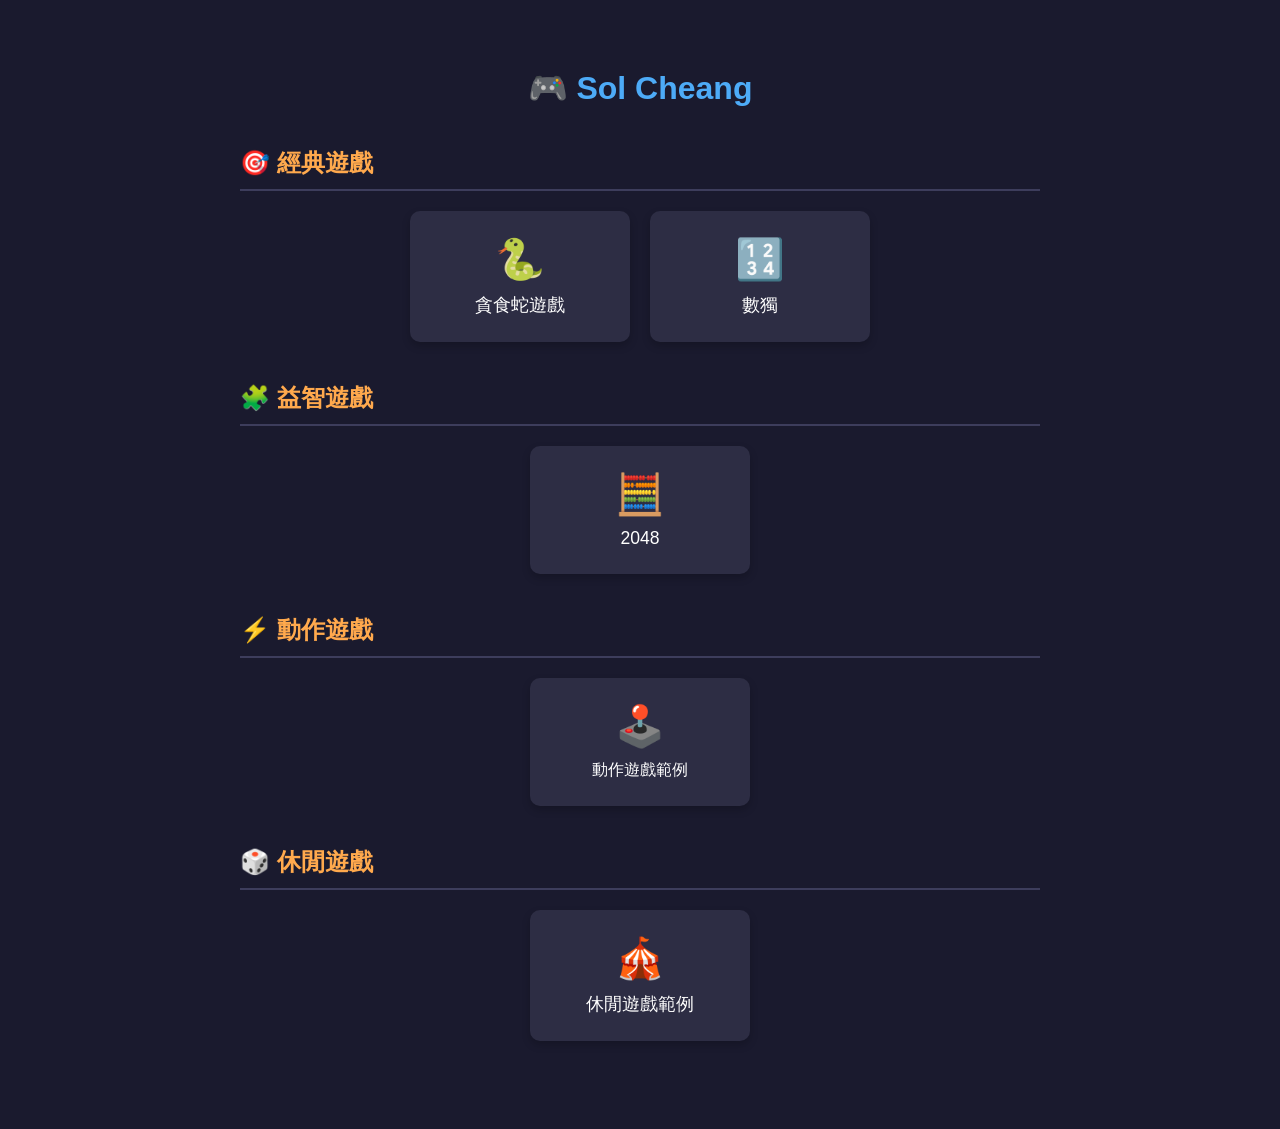
==== commit 9a76c6b8: "sol cheang遊戲館" ====
--- a/index.html
+++ b/index.html
@@ -3,17 +3,43 @@
 <head>
     <meta charset="UTF-8">
     <meta name="viewport" content="width=device-width, initial-scale=1.0">
-    <title>我的遊戲館</title>
+    <title>Sol Cheang</title>
     <style>
         body {
             font-family: Arial, sans-serif;
             background: #1a1a2e;
             color: white;
             text-align: center;
-            padding: 40px;
+            padding: 40px 20px;
         }
-        h1 { margin-bottom: 30px; }
-        .games { display: flex; flex-wrap: wrap; justify-content: center; gap: 15px; }
+        h1 { 
+            margin-bottom: 40px;
+            color: #4dabf7;
+        }
+        
+        /* 分類樣式 */
+        .category {
+            margin-bottom: 40px;
+            max-width: 800px;
+            margin-left: auto;
+            margin-right: auto;
+        }
+        .category-title {
+            font-size: 1.5em;
+            color: #ffa94d;
+            margin-bottom: 20px;
+            text-align: left;
+            border-bottom: 2px solid #3d3d5c;
+            padding-bottom: 10px;
+        }
+        
+        /* 遊戲卡片樣式 */
+        .games-container {
+            display: flex;
+            flex-wrap: wrap;
+            justify-content: center;
+            gap: 20px;
+        }
         .game-card {
             background: #2d2d44;
             padding: 25px 35px;
@@ -21,27 +47,86 @@
             text-decoration: none;
             color: white;
             transition: 0.3s;
+            min-width: 150px;
+            box-shadow: 0 4px 8px rgba(0,0,0,0.2);
         }
-        .game-card:hover { background: #3d3d5c; transform: scale(1.05); }
-        .icon { font-size: 2em; }
+        .game-card:hover { 
+            background: #3d3d5c; 
+            transform: translateY(-5px);
+            box-shadow: 0 6px 12px rgba(0,0,0,0.3);
+        }
+        .icon { 
+            font-size: 2.5em;
+            margin-bottom: 10px;
+        }
+        .game-name {
+            font-size: 1.1em;
+        }
+        
+        /* 響應式設計 */
+        @media (max-width: 600px) {
+            .game-card {
+                padding: 20px 25px;
+                min-width: 120px;
+            }
+            .category-title {
+                text-align: center;
+            }
+        }
     </style>
 </head>
 <body>
-    <h1>🎮 我的遊戲館</h1>
-    <div class="games">
-        <a href="game1.html" class="game-card">
-            <div class="icon">🎯</div>
-            <div>貪食蛇遊戲</div>
-        </a>
-        <a href="game2.html" class="game-card">
-            <div class="icon">✊</div>
-            <div>2048</div>
-        </a>
-        <!-- 加更多遊戲 -->
-         <a href="game3.html" class="game-card">
-            <div class="icon">✊</div>
-            <div>數獨</div>
-        </a>
+    <h1>🎮 Sol Cheang</h1>
+    
+    <!-- 經典遊戲分類 -->
+    <div class="category">
+        <h2 class="category-title">🎯 經典遊戲</h2>
+        <div class="games-container">
+            <a href="game1.html" class="game-card">
+                <div class="icon">🐍</div>
+                <div class="game-name">貪食蛇遊戲</div>
+            </a>
+            <a href="game3.html" class="game-card">
+                <div class="icon">🔢</div>
+                <div class="game-name">數獨</div>
+            </a>
+        </div>
     </div>
+    
+    <!-- 益智遊戲分類 -->
+    <div class="category">
+        <h2 class="category-title">🧩 益智遊戲</h2>
+        <div class="games-container">
+            <a href="game2.html" class="game-card">
+                <div class="icon">🧮</div>
+                <div class="game-name">2048</div>
+            </a>
+        </div>
+    </div>
+    
+    <!-- 動作遊戲分類 (範例，可添加更多遊戲) -->
+    <div class="category">
+        <h2 class="category-title">⚡ 動作遊戲</h2>
+        <div class="games-container">
+            <!-- 可在此添加動作遊戲 -->
+            <a href="#" class="game-card">
+                <div class="icon">🕹️</div>
+                <div class="game.html">動作遊戲範例</div>
+            </a>
+        </div>
+    </div>
+    
+    <!-- 更多遊戲分類範例 -->
+    <div class="category">
+        <h2 class="category-title">🎲 休閒遊戲</h2>
+        <div class="games-container">
+            <!-- 可在此添加休閒遊戲 -->
+            <a href="#" class="game-card">
+                <div class="icon">🎪</div>
+                <div class="game-name">休閒遊戲範例</div>
+            </a>
+        </div>
+    </div>
+
 </body>
 </html>
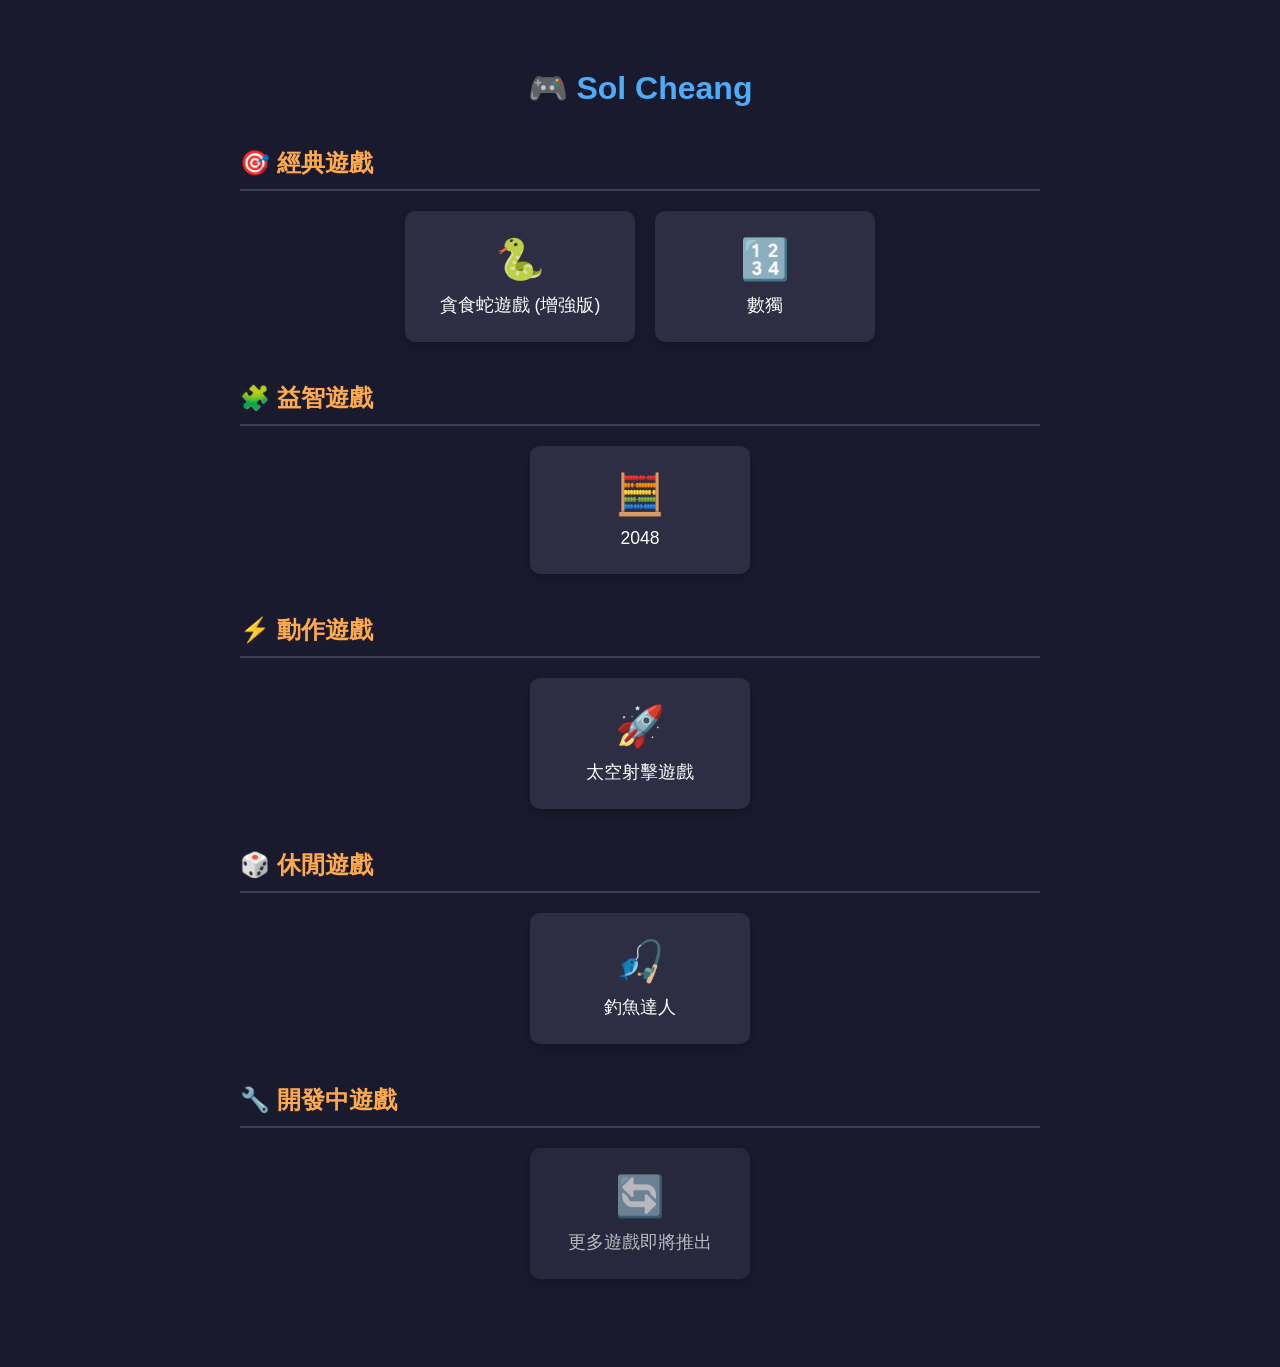
==== commit 1eb6e474: "final gamecentre" ====
--- a/index.html
+++ b/index.html
@@ -82,9 +82,9 @@
     <div class="category">
         <h2 class="category-title">🎯 經典遊戲</h2>
         <div class="games-container">
-            <a href="game1.html" class="game-card">
+            <a href="games/snake/index.html" class="game-card">
                 <div class="icon">🐍</div>
-                <div class="game-name">貪食蛇遊戲</div>
+                <div class="game-name">貪食蛇遊戲 (增強版)</div>
             </a>
             <a href="game3.html" class="game-card">
                 <div class="icon">🔢</div>
@@ -104,26 +104,35 @@
         </div>
     </div>
     
-    <!-- 動作遊戲分類 (範例，可添加更多遊戲) -->
+    <!-- 動作遊戲分類 -->
     <div class="category">
         <h2 class="category-title">⚡ 動作遊戲</h2>
         <div class="games-container">
-            <!-- 可在此添加動作遊戲 -->
-            <a href="#" class="game-card">
-                <div class="icon">🕹️</div>
-                <div class="game.html">動作遊戲範例</div>
+            <a href="game4.html" class="game-card">
+                <div class="icon">🚀</div>
+                <div class="game-name">太空射擊遊戲</div>
             </a>
         </div>
     </div>
     
-    <!-- 更多遊戲分類範例 -->
+    <!-- 休閒遊戲分類 -->
     <div class="category">
         <h2 class="category-title">🎲 休閒遊戲</h2>
         <div class="games-container">
-            <!-- 可在此添加休閒遊戲 -->
-            <a href="#" class="game-card">
-                <div class="icon">🎪</div>
-                <div class="game-name">休閒遊戲範例</div>
+            <a href="game5.html" class="game-card">
+                <div class="icon">🎣</div>
+                <div class="game-name">釣魚達人</div>
+            </a>
+        </div>
+    </div>
+    
+    <!-- 開發中遊戲 -->
+    <div class="category">
+        <h2 class="category-title">🔧 開發中遊戲</h2>
+        <div class="games-container">
+            <a href="#" class="game-card" style="opacity: 0.7;">
+                <div class="icon">🔄</div>
+                <div class="game-name">更多遊戲即將推出</div>
             </a>
         </div>
     </div>
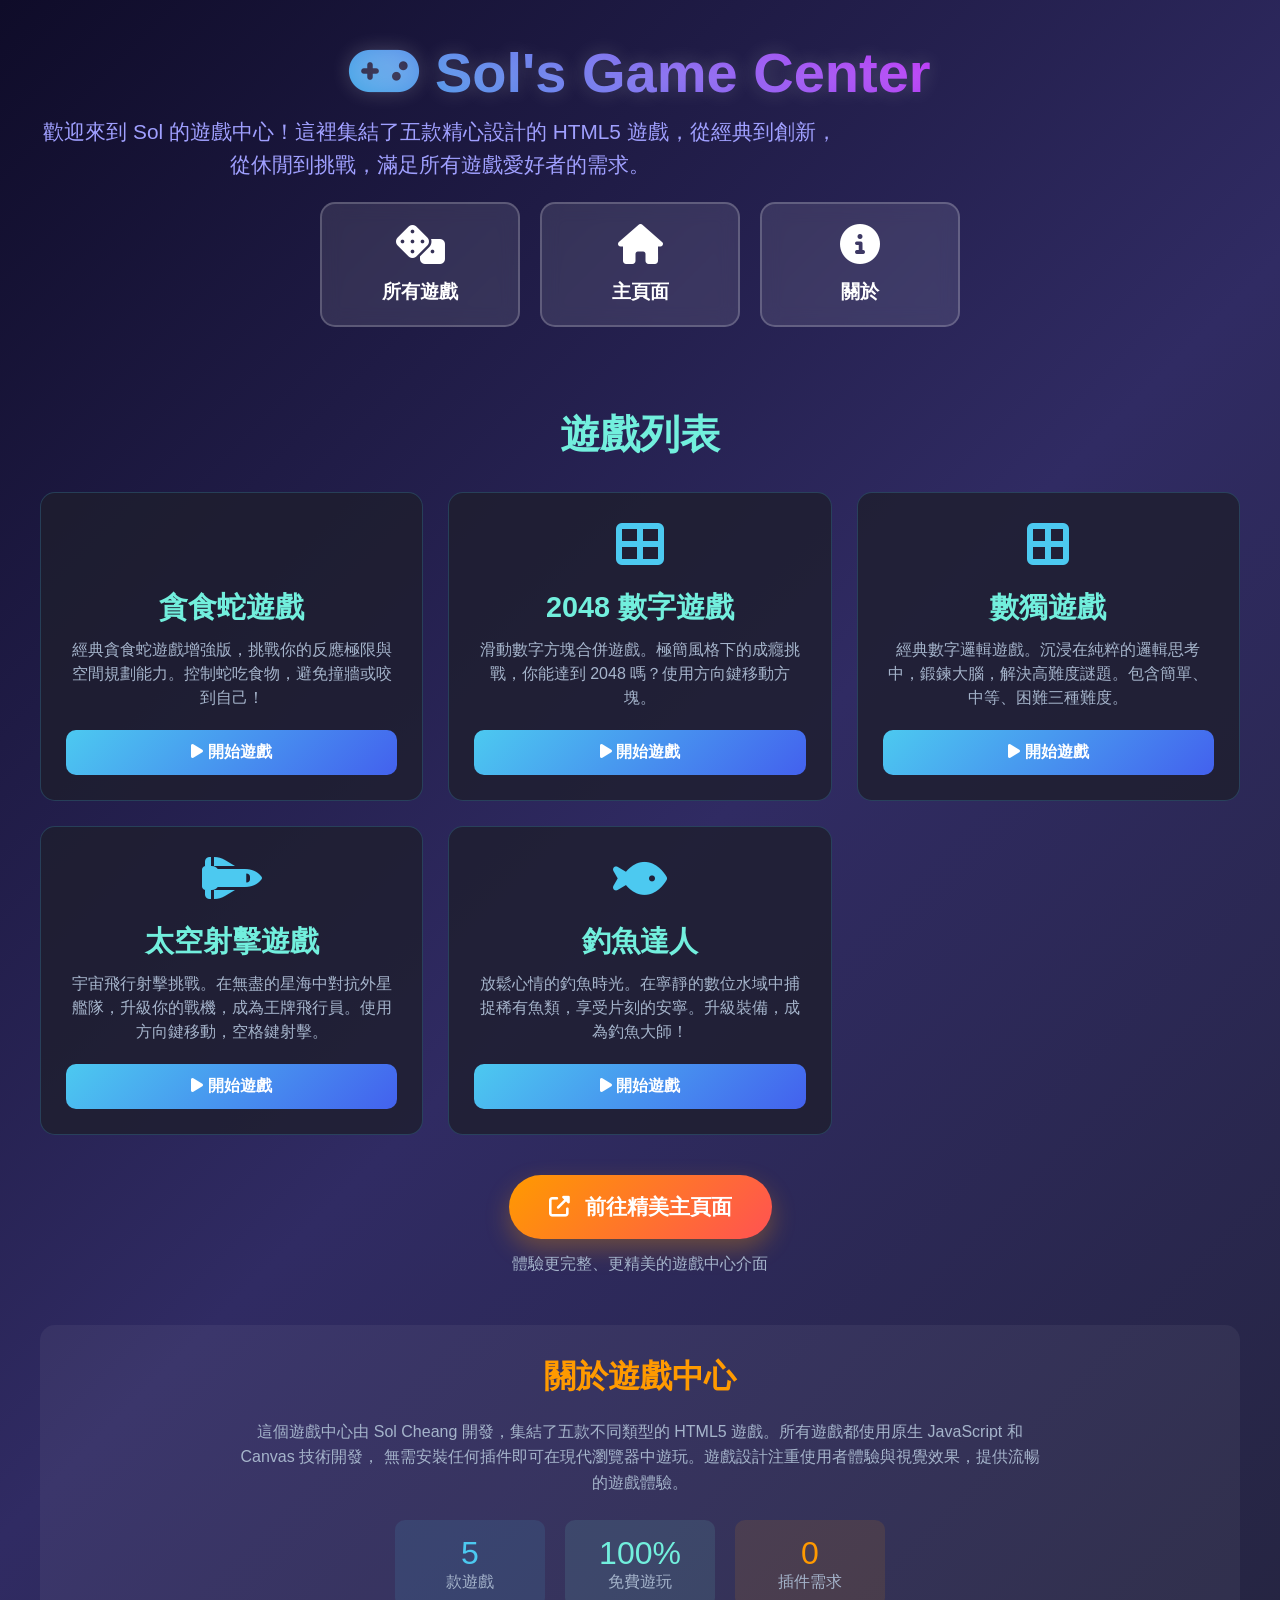
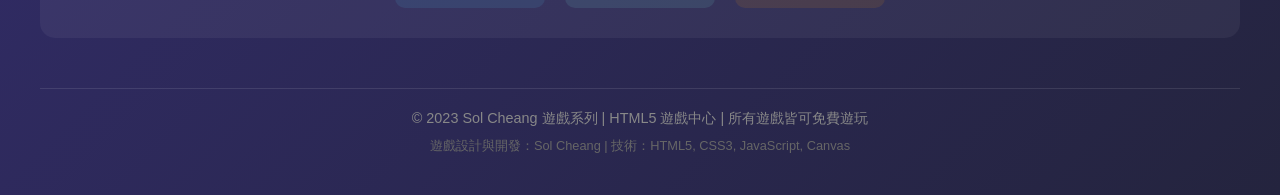
==== commit 7a0a1bcf: "final stitch" ====
--- a/index.html
+++ b/index.html
@@ -1,141 +1,379 @@
 <!DOCTYPE html>
-<html lang="zh-HK">
+<html lang="zh-Hant">
 <head>
     <meta charset="UTF-8">
     <meta name="viewport" content="width=device-width, initial-scale=1.0">
-    <title>Sol Cheang</title>
+    <title>Sol's Game Center - 遊戲中心</title>
+    <link rel="stylesheet" href="https://cdnjs.cloudflare.com/ajax/libs/font-awesome/6.4.0/css/all.min.css">
     <style>
+        * {
+            margin: 0;
+            padding: 0;
+            box-sizing: border-box;
+            font-family: 'Segoe UI', Tahoma, Geneva, Verdana, sans-serif;
+        }
+        
         body {
-            font-family: Arial, sans-serif;
-            background: #1a1a2e;
-            color: white;
-            text-align: center;
+            background: linear-gradient(135deg, #0f0c29, #302b63, #24243e);
+            color: #f0f0f0;
+            min-height: 100vh;
+            display: flex;
+            flex-direction: column;
+            align-items: center;
             padding: 40px 20px;
         }
-        h1 { 
+        
+        .container {
+            max-width: 1200px;
+            width: 100%;
+            display: flex;
+            flex-direction: column;
+            align-items: center;
+        }
+        
+        header {
+            text-align: center;
             margin-bottom: 40px;
-            color: #4dabf7;
-        }
-        
-        /* 分類樣式 */
-        .category {
-            margin-bottom: 40px;
+            width: 100%;
+        }
+        
+        h1 {
+            font-size: 3.5rem;
+            margin-bottom: 10px;
+            background: linear-gradient(45deg, #00dbde, #fc00ff);
+            -webkit-background-clip: text;
+            background-clip: text;
+            color: transparent;
+            text-shadow: 0 0 20px rgba(255, 255, 255, 0.2);
+        }
+        
+        .subtitle {
+            font-size: 1.3rem;
+            color: #a0a0ff;
+            margin-bottom: 20px;
             max-width: 800px;
-            margin-left: auto;
-            margin-right: auto;
-        }
-        .category-title {
-            font-size: 1.5em;
-            color: #ffa94d;
-            margin-bottom: 20px;
-            text-align: left;
-            border-bottom: 2px solid #3d3d5c;
-            padding-bottom: 10px;
-        }
-        
-        /* 遊戲卡片樣式 */
-        .games-container {
+            line-height: 1.6;
+        }
+        
+        .nav-buttons {
             display: flex;
             flex-wrap: wrap;
             justify-content: center;
             gap: 20px;
-        }
+            margin-bottom: 40px;
+            width: 100%;
+        }
+        
+        .nav-btn {
+            background: rgba(255, 255, 255, 0.1);
+            border: 2px solid rgba(255, 255, 255, 0.2);
+            border-radius: 15px;
+            padding: 20px 30px;
+            color: white;
+            font-size: 1.2rem;
+            font-weight: 600;
+            cursor: pointer;
+            transition: all 0.3s ease;
+            display: flex;
+            flex-direction: column;
+            align-items: center;
+            justify-content: center;
+            min-width: 200px;
+            text-align: center;
+            backdrop-filter: blur(10px);
+            text-decoration: none;
+        }
+        
+        .nav-btn:hover {
+            background: rgba(255, 255, 255, 0.2);
+            transform: translateY(-5px);
+            box-shadow: 0 10px 25px rgba(0, 0, 0, 0.3);
+            border-color: rgba(0, 219, 222, 0.5);
+        }
+        
+        .nav-btn i {
+            font-size: 2.5rem;
+            margin-bottom: 15px;
+        }
+        
+        .game-grid {
+            display: grid;
+            grid-template-columns: repeat(auto-fill, minmax(300px, 1fr));
+            gap: 25px;
+            width: 100%;
+            margin-top: 30px;
+        }
+        
         .game-card {
-            background: #2d2d44;
-            padding: 25px 35px;
+            background: rgba(30, 30, 46, 0.8);
+            border-radius: 15px;
+            padding: 25px;
+            border: 1px solid rgba(76, 201, 240, 0.2);
+            transition: all 0.3s ease;
+            display: flex;
+            flex-direction: column;
+            align-items: center;
+            text-align: center;
+        }
+        
+        .game-card:hover {
+            transform: translateY(-8px);
+            box-shadow: 0 15px 30px rgba(0, 0, 0, 0.4);
+            border-color: rgba(76, 201, 240, 0.5);
+        }
+        
+        .game-icon {
+            font-size: 3rem;
+            margin-bottom: 15px;
+            color: #4cc9f0;
+        }
+        
+        .game-title {
+            font-size: 1.8rem;
+            margin-bottom: 10px;
+            color: #72efdd;
+        }
+        
+        .game-desc {
+            color: #a5b4cb;
+            margin-bottom: 20px;
+            line-height: 1.5;
+        }
+        
+        .play-btn {
+            background: linear-gradient(135deg, #4cc9f0, #4361ee);
+            border: none;
             border-radius: 10px;
+            color: white;
+            padding: 12px 25px;
+            font-size: 1rem;
+            font-weight: 600;
+            cursor: pointer;
+            transition: all 0.3s ease;
+            width: 100%;
+            margin-top: auto;
             text-decoration: none;
+            display: block;
+        }
+        
+        .play-btn:hover {
+            background: linear-gradient(135deg, #3db8e0, #3550d9);
+            transform: scale(1.05);
+        }
+        
+        .main-page-link {
+            margin-top: 40px;
+            text-align: center;
+        }
+        
+        .main-btn {
+            background: linear-gradient(135deg, #ff9a00, #ff5252);
+            border: none;
+            border-radius: 50px;
             color: white;
-            transition: 0.3s;
-            min-width: 150px;
-            box-shadow: 0 4px 8px rgba(0,0,0,0.2);
-        }
-        .game-card:hover { 
-            background: #3d3d5c; 
+            padding: 18px 40px;
+            font-size: 1.3rem;
+            font-weight: 700;
+            cursor: pointer;
+            transition: all 0.3s ease;
+            display: flex;
+            align-items: center;
+            gap: 15px;
+            box-shadow: 0 10px 25px rgba(255, 154, 0, 0.3);
+            text-decoration: none;
+        }
+        
+        .main-btn:hover {
             transform: translateY(-5px);
-            box-shadow: 0 6px 12px rgba(0,0,0,0.3);
-        }
-        .icon { 
-            font-size: 2.5em;
-            margin-bottom: 10px;
-        }
-        .game-name {
-            font-size: 1.1em;
-        }
-        
-        /* 響應式設計 */
-        @media (max-width: 600px) {
-            .game-card {
-                padding: 20px 25px;
-                min-width: 120px;
+            box-shadow: 0 15px 35px rgba(255, 154, 0, 0.4);
+        }
+        
+        footer {
+            margin-top: 50px;
+            text-align: center;
+            color: #888;
+            font-size: 0.9rem;
+            width: 100%;
+            padding-top: 20px;
+            border-top: 1px solid rgba(255, 255, 255, 0.1);
+        }
+        
+        @media (max-width: 768px) {
+            h1 {
+                font-size: 2.5rem;
             }
-            .category-title {
-                text-align: center;
+            
+            .subtitle {
+                font-size: 1.1rem;
+            }
+            
+            .nav-btn {
+                min-width: 150px;
+                padding: 15px 20px;
+            }
+            
+            .game-grid {
+                grid-template-columns: 1fr;
             }
         }
     </style>
 </head>
 <body>
-    <h1>🎮 Sol Cheang</h1>
-    
-    <!-- 經典遊戲分類 -->
-    <div class="category">
-        <h2 class="category-title">🎯 經典遊戲</h2>
-        <div class="games-container">
-            <a href="games/snake/index.html" class="game-card">
-                <div class="icon">🐍</div>
-                <div class="game-name">貪食蛇遊戲 (增強版)</div>
+    <div class="container">
+        <header>
+            <h1><i class="fas fa-gamepad"></i> Sol's Game Center</h1>
+            <p class="subtitle">歡迎來到 Sol 的遊戲中心！這裡集結了五款精心設計的 HTML5 遊戲，從經典到創新，從休閒到挑戰，滿足所有遊戲愛好者的需求。</p>
+            
+            <div class="nav-buttons">
+                <a href="#games" class="nav-btn">
+                    <i class="fas fa-dice"></i>
+                    <span>所有遊戲</span>
+                </a>
+                <a href="stitch/stitch/game_center_home/code.html" class="nav-btn">
+                    <i class="fas fa-home"></i>
+                    <span>主頁面</span>
+                </a>
+                <a href="#about" class="nav-btn">
+                    <i class="fas fa-info-circle"></i>
+                    <span>關於</span>
+                </a>
+            </div>
+        </header>
+        
+        <section id="games" style="width: 100%;">
+            <h2 style="text-align: center; font-size: 2.5rem; margin-bottom: 30px; color: #72efdd;">遊戲列表</h2>
+            
+            <div class="game-grid">
+                <!-- Game 1: Snake -->
+                <div class="game-card">
+                    <div class="game-icon">
+                        <i class="fas fa-snake"></i>
+                    </div>
+                    <h3 class="game-title">貪食蛇遊戲</h3>
+                    <p class="game-desc">經典貪食蛇遊戲增強版，挑戰你的反應極限與空間規劃能力。控制蛇吃食物，避免撞牆或咬到自己！</p>
+                    <a href="game1.html" class="play-btn">
+                        <i class="fas fa-play"></i> 開始遊戲
+                    </a>
+                </div>
+                
+                <!-- Game 2: 2048 -->
+                <div class="game-card">
+                    <div class="game-icon">
+                        <i class="fas fa-th-large"></i>
+                    </div>
+                    <h3 class="game-title">2048 數字遊戲</h3>
+                    <p class="game-desc">滑動數字方塊合併遊戲。極簡風格下的成癮挑戰，你能達到 2048 嗎？使用方向鍵移動方塊。</p>
+                    <a href="game2.html" class="play-btn">
+                        <i class="fas fa-play"></i> 開始遊戲
+                    </a>
+                </div>
+                
+                <!-- Game 3: Sudoku -->
+                <div class="game-card">
+                    <div class="game-icon">
+                        <i class="fas fa-border-all"></i>
+                    </div>
+                    <h3 class="game-title">數獨遊戲</h3>
+                    <p class="game-desc">經典數字邏輯遊戲。沉浸在純粹的邏輯思考中，鍛鍊大腦，解決高難度謎題。包含簡單、中等、困難三種難度。</p>
+                    <a href="game3.html" class="play-btn">
+                        <i class="fas fa-play"></i> 開始遊戲
+                    </a>
+                </div>
+                
+                <!-- Game 4: Space Shooter -->
+                <div class="game-card">
+                    <div class="game-icon">
+                        <i class="fas fa-space-shuttle"></i>
+                    </div>
+                    <h3 class="game-title">太空射擊遊戲</h3>
+                    <p class="game-desc">宇宙飛行射擊挑戰。在無盡的星海中對抗外星艦隊，升級你的戰機，成為王牌飛行員。使用方向鍵移動，空格鍵射擊。</p>
+                    <a href="game4.html" class="play-btn">
+                        <i class="fas fa-play"></i> 開始遊戲
+                    </a>
+                </div>
+                
+                <!-- Game 5: Fishing Game -->
+                <div class="game-card">
+                    <div class="game-icon">
+                        <i class="fas fa-fish"></i>
+                    </div>
+                    <h3 class="game-title">釣魚達人</h3>
+                    <p class="game-desc">放鬆心情的釣魚時光。在寧靜的數位水域中捕捉稀有魚類，享受片刻的安寧。升級裝備，成為釣魚大師！</p>
+                    <a href="game5.html" class="play-btn">
+                        <i class="fas fa-play"></i> 開始遊戲
+                    </a>
+                </div>
+            </div>
+        </section>
+        
+        <div class="main-page-link">
+            <a href="stitch/stitch/game_center_home/code.html" class="main-btn">
+                <i class="fas fa-external-link-alt"></i>
+                前往精美主頁面
             </a>
-            <a href="game3.html" class="game-card">
-                <div class="icon">🔢</div>
-                <div class="game-name">數獨</div>
-            </a>
+            <p style="margin-top: 15px; color: #a5b4cb;">體驗更完整、更精美的遊戲中心介面</p>
         </div>
+        
+        <section id="about" style="width: 100%; margin-top: 50px; background: rgba(255, 255, 255, 0.05); padding: 30px; border-radius: 15px;">
+            <h2 style="text-align: center; font-size: 2rem; margin-bottom: 20px; color: #ff9a00;">關於遊戲中心</h2>
+            <p style="text-align: center; color: #a5b4cb; line-height: 1.6; max-width: 800px; margin: 0 auto;">
+                這個遊戲中心由 Sol Cheang 開發，集結了五款不同類型的 HTML5 遊戲。所有遊戲都使用原生 JavaScript 和 Canvas 技術開發，
+                無需安裝任何插件即可在現代瀏覽器中遊玩。遊戲設計注重使用者體驗與視覺效果，提供流暢的遊戲體驗。
+            </p>
+            <div style="display: flex; justify-content: center; gap: 20px; margin-top: 25px; flex-wrap: wrap;">
+                <div style="background: rgba(76, 201, 240, 0.1); padding: 15px; border-radius: 10px; text-align: center; min-width: 150px;">
+                    <div style="font-size: 2rem; color: #4cc9f0;">5</div>
+                    <div style="color: #a5b4cb;">款遊戲</div>
+                </div>
+                <div style="background: rgba(114, 239, 221, 0.1); padding: 15px; border-radius: 10px; text-align: center; min-width: 150px;">
+                    <div style="font-size: 2rem; color: #72efdd;">100%</div>
+                    <div style="color: #a5b4cb;">免費遊玩</div>
+                </div>
+                <div style="background: rgba(255, 154, 0, 0.1); padding: 15px; border-radius: 10px; text-align: center; min-width: 150px;">
+                    <div style="font-size: 2rem; color: #ff9a00;">0</div>
+                    <div style="color: #a5b4cb;">插件需求</div>
+                </div>
+            </div>
+        </section>
+        
+        <footer>
+            <p>© 2023 Sol Cheang 遊戲系列 | HTML5 遊戲中心 | 所有遊戲皆可免費遊玩</p>
+            <p style="margin-top: 10px; font-size: 0.8rem; color: #666;">遊戲設計與開發：Sol Cheang | 技術：HTML5, CSS3, JavaScript, Canvas</p>
+        </footer>
     </div>
     
-    <!-- 益智遊戲分類 -->
-    <div class="category">
-        <h2 class="category-title">🧩 益智遊戲</h2>
-        <div class="games-container">
-            <a href="game2.html" class="game-card">
-                <div class="icon">🧮</div>
-                <div class="game-name">2048</div>
-            </a>
-        </div>
-    </div>
-    
-    <!-- 動作遊戲分類 -->
-    <div class="category">
-        <h2 class="category-title">⚡ 動作遊戲</h2>
-        <div class="games-container">
-            <a href="game4.html" class="game-card">
-                <div class="icon">🚀</div>
-                <div class="game-name">太空射擊遊戲</div>
-            </a>
-        </div>
-    </div>
-    
-    <!-- 休閒遊戲分類 -->
-    <div class="category">
-        <h2 class="category-title">🎲 休閒遊戲</h2>
-        <div class="games-container">
-            <a href="game5.html" class="game-card">
-                <div class="icon">🎣</div>
-                <div class="game-name">釣魚達人</div>
-            </a>
-        </div>
-    </div>
-    
-    <!-- 開發中遊戲 -->
-    <div class="category">
-        <h2 class="category-title">🔧 開發中遊戲</h2>
-        <div class="games-container">
-            <a href="#" class="game-card" style="opacity: 0.7;">
-                <div class="icon">🔄</div>
-                <div class="game-name">更多遊戲即將推出</div>
-            </a>
-        </div>
-    </div>
-
+    <script>
+        // 簡單的動畫效果
+        document.addEventListener('DOMContentLoaded', function() {
+            const gameCards = document.querySelectorAll('.game-card');
+            gameCards.forEach((card, index) => {
+                card.style.opacity = '0';
+                card.style.transform = 'translateY(20px)';
+                
+                setTimeout(() => {
+                    card.style.transition = 'opacity 0.5s ease, transform 0.5s ease';
+                    card.style.opacity = '1';
+                    card.style.transform = 'translateY(0)';
+                }, 100 * index);
+            });
+            
+            // 平滑滾動
+            document.querySelectorAll('a[href^="#"]').forEach(anchor => {
+                anchor.addEventListener('click', function(e) {
+                    const targetId = this.getAttribute('href');
+                    if (targetId === '#') return;
+                    
+                    const targetElement = document.querySelector(targetId);
+                    if (targetElement) {
+                        e.preventDefault();
+                        window.scrollTo({
+                            top: targetElement.offsetTop - 80,
+                            behavior: 'smooth'
+                        });
+                    }
+                });
+            });
+        });
+    </script>
 </body>
-</html>+</html>
